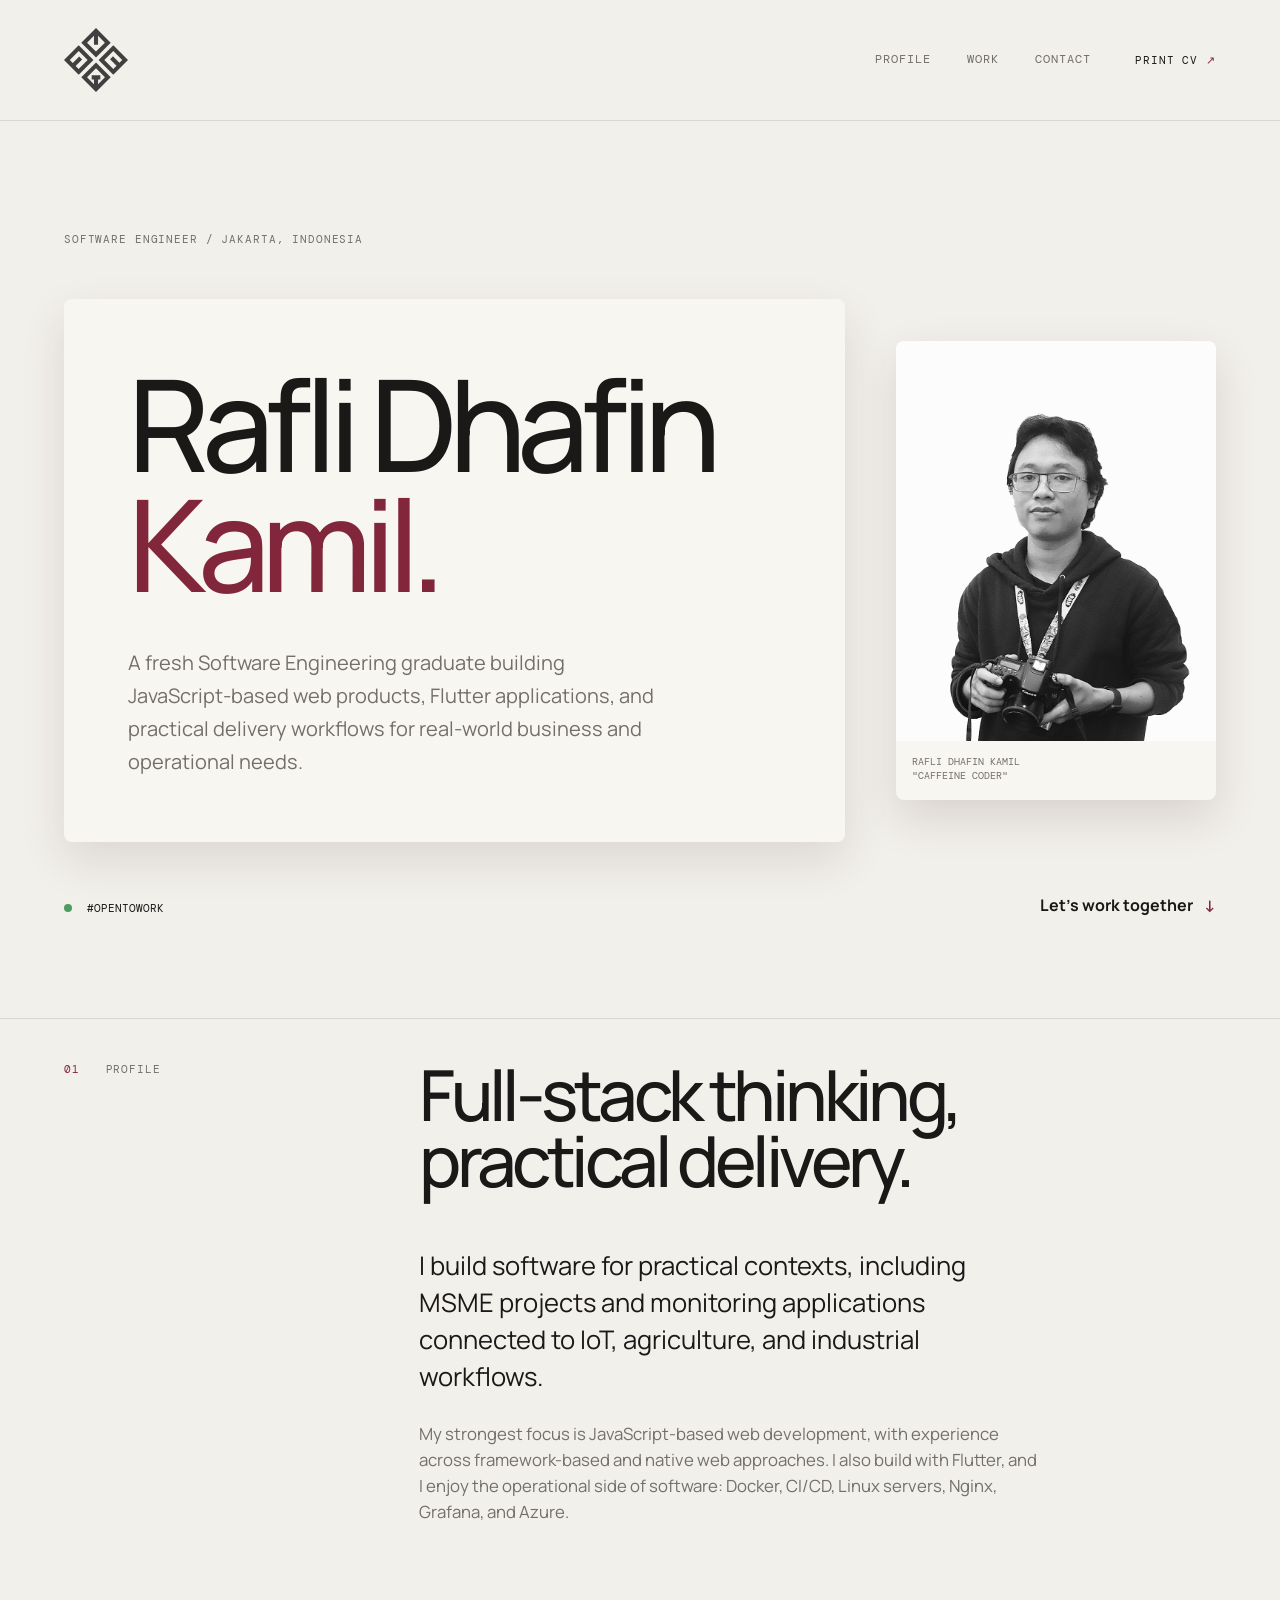
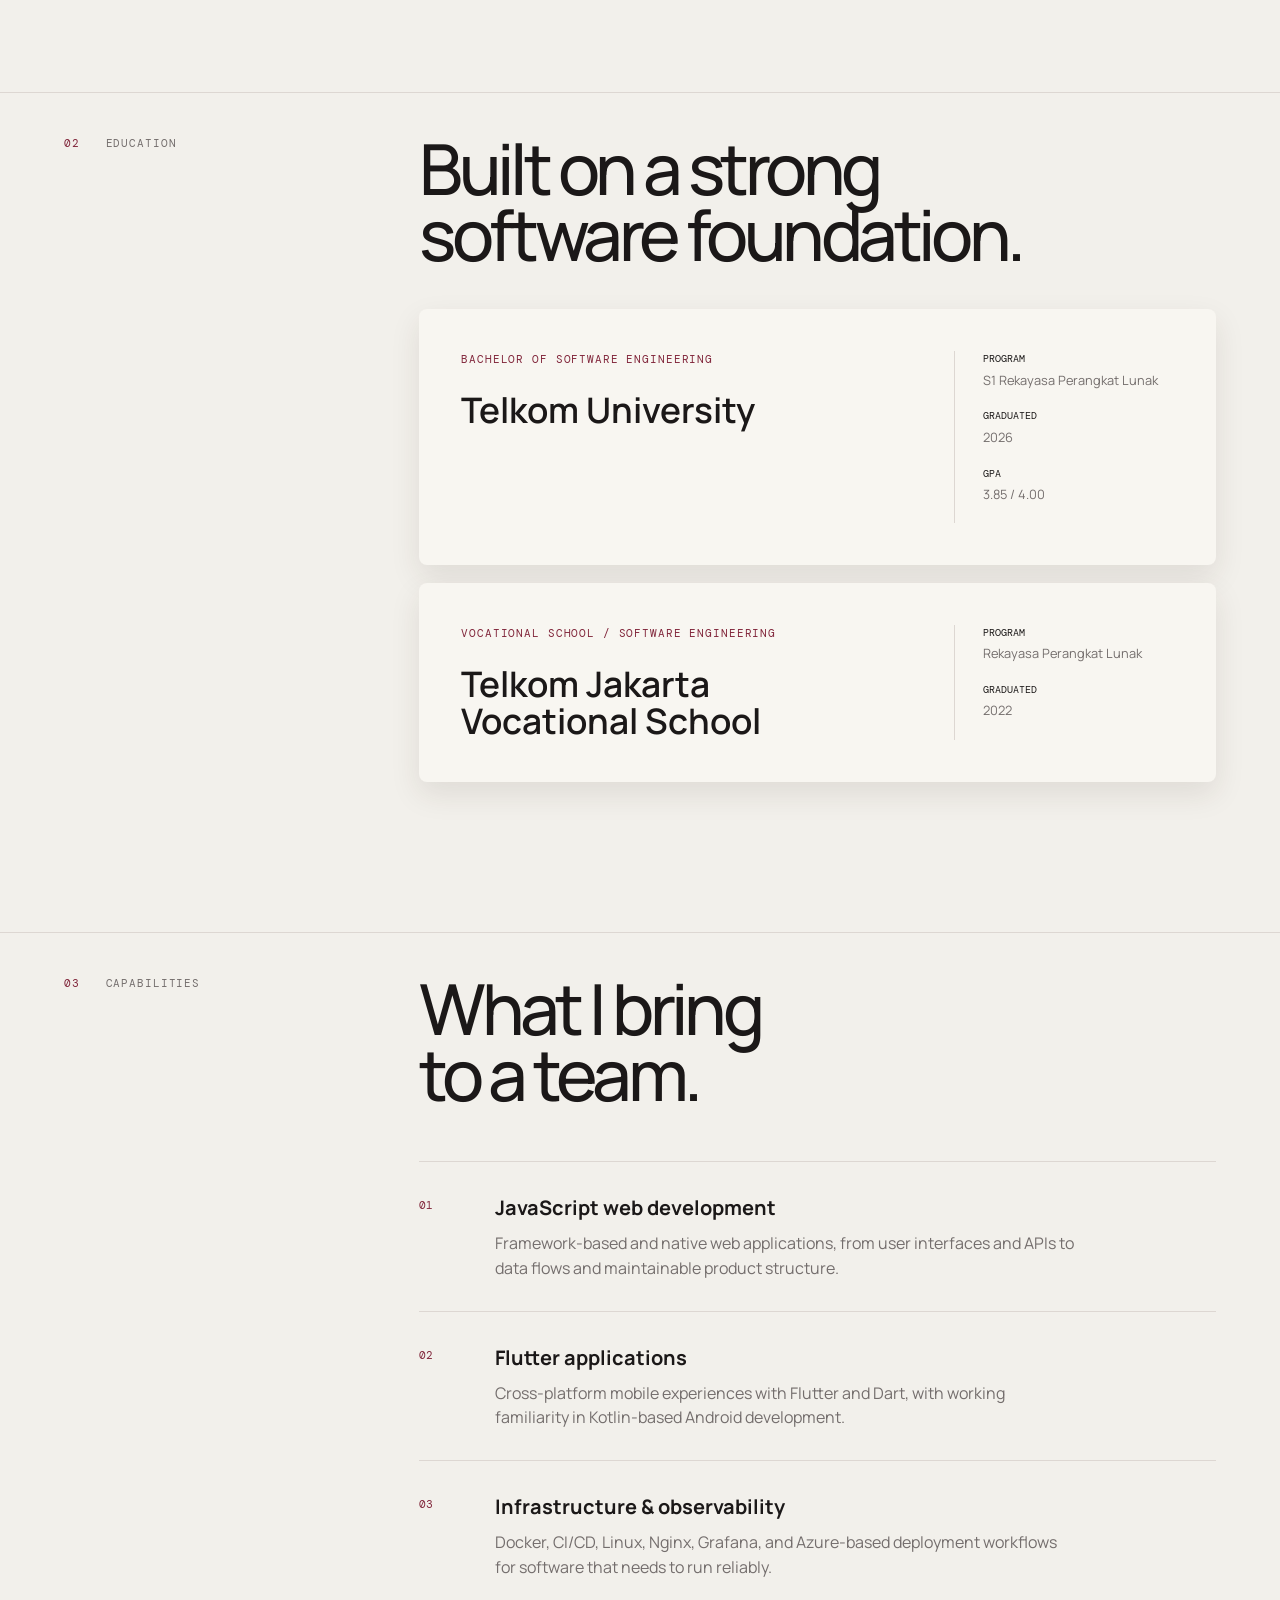
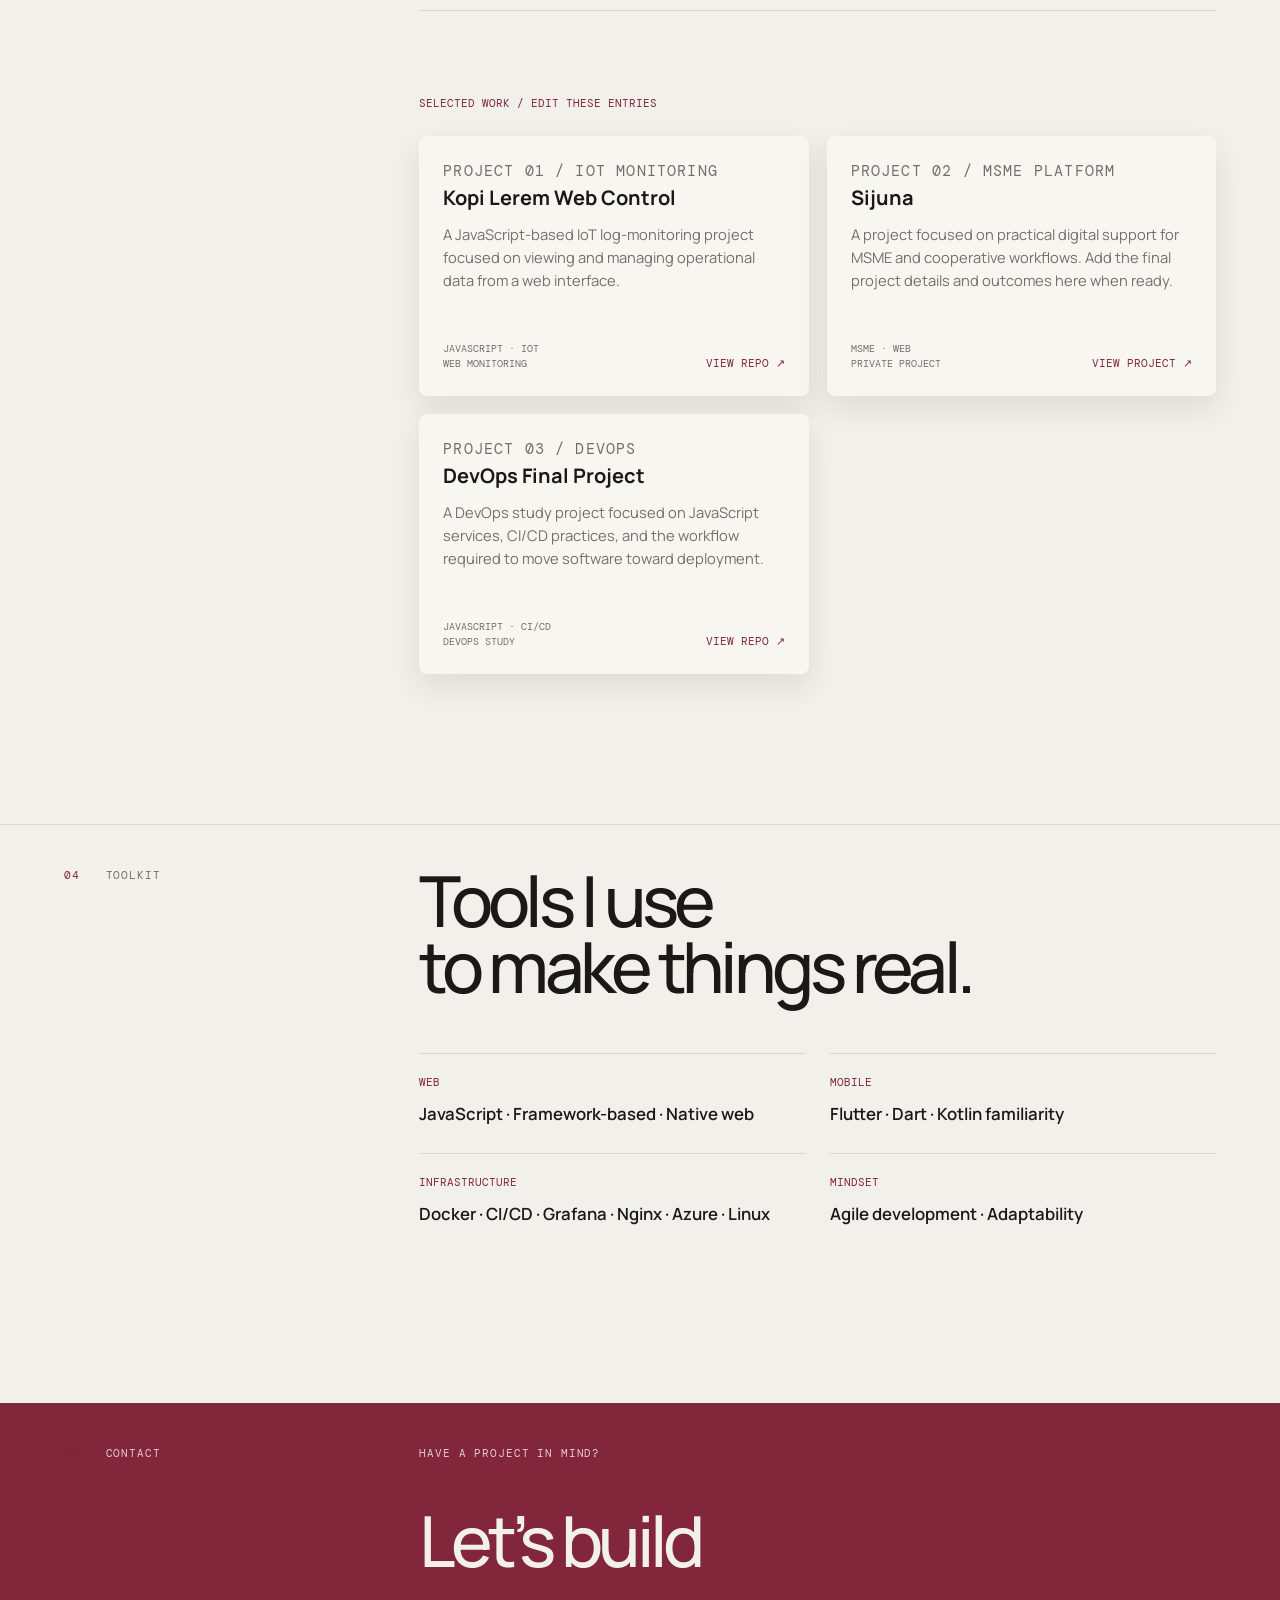
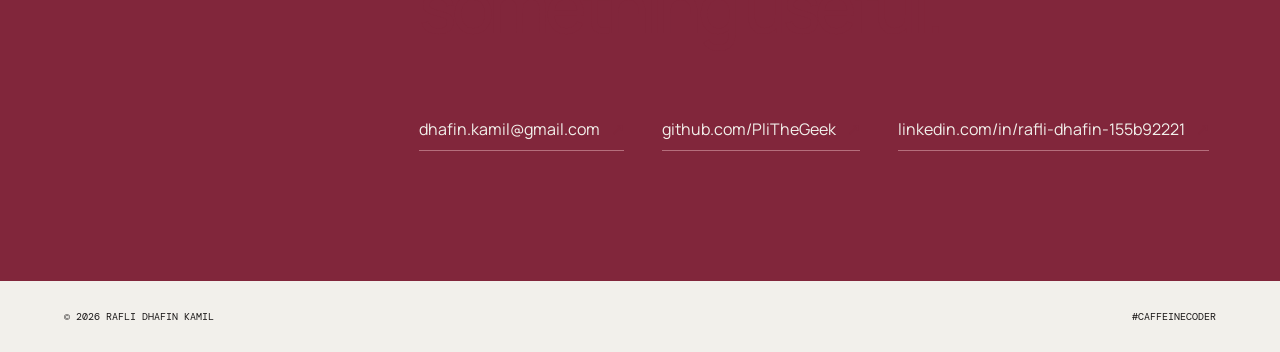
==== index.html @ 2acabbd3 "Init  : Personal CV For Github Pages Profile" ====
<!doctype html>
<html lang="en">
<head>
  <meta charset="UTF-8">
  <meta name="viewport" content="width=device-width, initial-scale=1.0">
  <meta name="description" content="Rafli Dhafin Kamil is a software engineer focused on full-stack web, Android, and DevOps.">
  <meta name="theme-color" content="#f2f0eb">
  <title>Rafli Dhafin Kamil | Software Engineer</title>
  <link rel="icon" href="brand-mark.svg" type="image/svg+xml">
  <link rel="preconnect" href="https://fonts.googleapis.com">
  <link rel="preconnect" href="https://fonts.gstatic.com" crossorigin>
  <link href="https://fonts.googleapis.com/css2?family=DM+Mono:wght@400;500&family=Manrope:wght@400;500;600;700;800&display=swap" rel="stylesheet">
  <link rel="stylesheet" href="styles.css">
</head>
<body>
  <header class="site-header">
    <a class="brand-link" href="#top" aria-label="Rafli Dhafin Kamil, back to top"><img class="brand-logo" src="brand-mark.svg" alt=""></a>
    <nav class="nav" aria-label="Primary navigation">
      <a href="#profile">Profile</a>
      <a href="#work">Work</a>
      <a href="#contact">Contact</a>
    </nav>
    <button class="print-button" type="button" onclick="window.print()" aria-label="Print or save this CV as a PDF">Print CV <span aria-hidden="true">↗</span></button>
  </header>

  <main id="top">
    <section class="hero page-grid" aria-labelledby="intro-title">
      <p class="eyebrow">Software Engineer <span>/</span> Jakarta, Indonesia</p>
      <div class="hero-copy">
        <h1 id="intro-title">Rafli Dhafin<br><em>Kamil.</em></h1>
        <p class="hero-summary">A fresh Software Engineering graduate building JavaScript-based web products, Flutter applications, and practical delivery workflows for real-world business and operational needs.</p>
      </div>
      <figure class="hero-portrait">
        <img src="profile.png" alt="Portrait of Rafli Dhafin Kamil" onerror="this.closest('figure').classList.add('is-missing'); this.remove()">
        <figcaption>Rafli Dhafin Kamil<br>"Caffeine Coder"</figcaption>
      </figure>
      <div class="hero-meta">
        <p class="availability"><span class="status-dot"></span> #OpenToWork</p>
        <a class="text-link" href="#contact">Let’s work together <span>↓</span></a>
      </div>
    </section>

    <section id="profile" class="section page-grid" aria-labelledby="profile-title">
      <div class="section-label"><span>01</span> Profile</div>
      <div class="section-content profile-content">
        <h2 id="profile-title">Full-stack thinking,<br>practical delivery.</h2>
        <p class="lead">I build software for practical contexts, including MSME projects and monitoring applications connected to IoT, agriculture, and industrial workflows.</p>
        <p>My strongest focus is JavaScript-based web development, with experience across framework-based and native web approaches. I also build with Flutter, and I enjoy the operational side of software: Docker, CI/CD, Linux servers, Nginx, Grafana, and Azure.</p>
      </div>
    </section>

    <section id="education" class="section page-grid" aria-labelledby="education-title">
      <div class="section-label"><span>02</span> Education</div>
      <div class="section-content education-content">
        <h2 id="education-title">Built on a strong<br>software foundation.</h2>
        <div class="education-list">
          <article class="education-card">
            <div>
              <p class="education-kicker">Bachelor of Software Engineering</p>
              <h3>Telkom University</h3>
            </div>
            <div class="education-details">
              <p><span>Program</span>S1 Rekayasa Perangkat Lunak</p>
              <p><span>Graduated</span>2026</p>
              <p><span>GPA</span>3.85 / 4.00</p>
            </div>
          </article>
          <article class="education-card">
            <div>
              <p class="education-kicker">Vocational School / Software Engineering</p>
              <h3>Telkom Jakarta<br>Vocational School</h3>
            </div>
            <div class="education-details">
              <p><span>Program</span>Rekayasa Perangkat Lunak</p>
              <p><span>Graduated</span>2022</p>
            </div>
          </article>
        </div>
      </div>
    </section>

    <section id="work" class="section page-grid" aria-labelledby="work-title">
      <div class="section-label"><span>03</span> Capabilities</div>
      <div class="section-content">
        <h2 id="work-title">What I bring<br>to a team.</h2>
        <div class="capability-list">
          <article class="capability">
            <span class="capability-number">01</span>
            <div><h3>JavaScript web development</h3><p>Framework-based and native web applications, from user interfaces and APIs to data flows and maintainable product structure.</p></div>
          </article>
          <article class="capability">
            <span class="capability-number">02</span>
            <div><h3>Flutter applications</h3><p>Cross-platform mobile experiences with Flutter and Dart, with working familiarity in Kotlin-based Android development.</p></div>
          </article>
          <article class="capability">
            <span class="capability-number">03</span>
            <div><h3>Infrastructure & observability</h3><p>Docker, CI/CD, Linux, Nginx, Grafana, and Azure-based deployment workflows for software that needs to run reliably.</p></div>
          </article>
        </div>
        <div class="project-list" aria-label="Selected projects">
          <div class="projects-heading"><span>Selected work / edit these entries</span></div>
          <article class="project-card">
            <p class="project-kicker">Project 01 / IoT monitoring</p>
            <h3>Kopi Lerem Web Control</h3>
            <p>A JavaScript-based IoT log-monitoring project focused on viewing and managing operational data from a web interface.</p>
            <div class="project-meta">
              <span class="project-stack">JavaScript · IoT<br>Web monitoring</span>
              <a class="project-link" href="https://github.com/PliTheGeek/kopi_lerem_web_control" target="_blank" rel="noreferrer">View repo ↗</a>
            </div>
          </article>
          <article class="project-card">
            <p class="project-kicker">Project 02 / MSME platform</p>
            <h3>Sijuna</h3>
            <p>A project focused on practical digital support for MSME and cooperative workflows. Add the final project details and outcomes here when ready.</p>
            <div class="project-meta">
              <span class="project-stack">MSME · Web<br>Private project</span>
              <a class="project-link" href="https://github.com/PliTheGeek/Sijuna" target="_blank" rel="noreferrer">View project ↗</a>
            </div>
          </article>
          <article class="project-card">
            <p class="project-kicker">Project 03 / DevOps</p>
            <h3>DevOps Final Project</h3>
            <p>A DevOps study project focused on JavaScript services, CI/CD practices, and the workflow required to move software toward deployment.</p>
            <div class="project-meta">
              <span class="project-stack">JavaScript · CI/CD<br>DevOps study</span>
              <a class="project-link" href="https://github.com/PliTheGeek/devops-final" target="_blank" rel="noreferrer">View repo ↗</a>
            </div>
          </article>
        </div>
      </div>
    </section>

    <section class="section page-grid" aria-labelledby="stack-title">
      <div class="section-label"><span>04</span> Toolkit</div>
      <div class="section-content stack-content">
        <h2 id="stack-title">Tools I use<br>to make things real.</h2>
        <div class="stack-grid" aria-label="Technology areas">
          <div><span>Web</span><strong>JavaScript · Framework-based · Native web</strong></div>
          <div><span>Mobile</span><strong>Flutter · Dart · Kotlin familiarity</strong></div>
          <div><span>Infrastructure</span><strong>Docker · CI/CD · Grafana · Nginx · Azure · Linux</strong></div>
          <div><span>Mindset</span><strong>Agile development · Adaptability</strong></div>
        </div>
      </div>
    </section>

    <section id="contact" class="contact page-grid" aria-labelledby="contact-title">
      <div class="section-label"><span>05</span> Contact</div>
      <div class="contact-content">
        <p class="eyebrow">Have a project in mind?</p>
        <h2 id="contact-title">Let’s build<br><em>something useful.</em></h2>
        <div class="contact-links">
          <a href="mailto:dhafin.kamil@gmail.com">dhafin.kamil@gmail.com <span>↗</span></a>
          <a href="https://github.com/PliTheGeek" target="_blank" rel="noreferrer">github.com/PliTheGeek <span>↗</span></a>
          <a href="https://www.linkedin.com/in/rafli-dhafin-155b92221/" target="_blank" rel="noreferrer">linkedin.com/in/rafli-dhafin-155b92221 <span>↗</span></a>
        </div>
      </div>
    </section>
  </main>

  <footer class="site-footer">
    <span>© <span id="year"></span> Rafli Dhafin Kamil</span>
    <span>#CaffeineCoder</span>
  </footer>
  <script src="script.js"></script>
</body>
</html>
---- styles.css ----
:root {
  --paper: #f2f0eb;
  --surface: #f8f6f1;
  --ink: #1b1818;
  --muted: #746e6d;
  --line: #ddd7d2;
  --accent: #81263b;
  --serif: Georgia, 'Times New Roman', serif;
  --sans: 'Manrope', 'Segoe UI', sans-serif;
  --mono: 'DM Mono', Consolas, monospace;
}

* { box-sizing: border-box; }
html { scroll-behavior: smooth; }
body { margin: 0; background: var(--paper); color: var(--ink); font-family: var(--sans); line-height: 1.55; }
a { color: inherit; text-decoration: none; }
.site-header { align-items: center; border-bottom: 1px solid var(--line); display: flex; justify-content: space-between; margin: 0 auto; max-width: 1440px; padding: 28px clamp(24px, 5vw, 72px); }
.brand-link { align-items: center; display: inline-flex; }
.brand-logo { display: block; height: 64px; width: 64px; }
em { color: var(--accent); font-style: normal; }
.nav { display: flex; gap: 36px; margin-left: auto; margin-right: 44px; }
.nav a, .print-button, .eyebrow, .section-label, .status-dot { font-family: var(--mono); font-size: .68rem; letter-spacing: .08em; text-transform: uppercase; }
.nav a, .print-button { align-items: center; display: inline-flex; min-height: 44px; white-space: nowrap; }
.nav a { font-size: .78rem; }
.nav a { color: var(--muted); transition: color .2s ease; }
.nav a:hover, .text-link:hover, .contact-links a:hover { color: var(--accent); }
.print-button { background: none; border: 0; color: var(--ink); cursor: pointer; padding: 0; }
.print-button span, .text-link span, .contact-links span { color: var(--accent); margin-left: 8px; }
.page-grid { display: grid; grid-template-columns: minmax(150px, 1fr) minmax(0, 3fr); gap: clamp(28px, 7vw, 120px); margin: 0 auto; max-width: 1440px; padding-left: clamp(24px, 5vw, 72px); padding-right: clamp(24px, 5vw, 72px); }
.hero { gap: clamp(24px, 4vw, 64px); grid-template-columns: minmax(0, 1fr) minmax(280px, 320px); min-height: 650px; padding-bottom: 100px; padding-top: 110px; position: relative; }
.eyebrow { color: var(--muted); margin: 0; }
.hero > .eyebrow { grid-column: 1 / -1; }
.hero-copy { align-self: center; background: var(--surface); border-radius: 8px; box-shadow: 0 18px 45px rgba(61, 37, 32, .12); grid-column: 1; max-width: none; padding: clamp(32px, 5vw, 72px); }
h1, h2 { font-weight: 500; letter-spacing: -.065em; line-height: .94; margin: 0; }
h1 { font-size: clamp(4rem, 10vw, 9rem); }
h2 { font-size: clamp(2.6rem, 5.5vw, 5.8rem); }
.hero-summary { color: var(--muted); font-size: clamp(1rem, 1.6vw, 1.25rem); line-height: 1.65; margin: 42px 0 0; max-width: 540px; }
.hero-portrait { align-self: center; background: var(--surface); border-radius: 8px; box-shadow: 0 18px 45px rgba(61, 37, 32, .14); grid-column: 2; margin: 0; max-width: 320px; overflow: hidden; }
.hero-portrait img { aspect-ratio: 4 / 5; background: #f1ece7; display: block; filter: grayscale(100%); object-fit: cover; object-position: center top; width: 100%; }
.hero-portrait figcaption { color: var(--muted); font-family: var(--mono); font-size: .6rem; line-height: 1.5; padding: 14px 16px 16px; text-transform: uppercase; }
.hero-portrait.is-missing { display: none; }
.hero-meta { align-items: end; display: flex; grid-column: 1 / -1; justify-content: space-between; }
.availability { font-family: var(--mono); font-size: .7rem; margin: 0; text-transform: uppercase; }
.status-dot { background: #4d9c60; border-radius: 50%; display: inline-block; height: 8px; margin-right: 8px; width: 8px; }
.text-link { font-weight: 700; }
.section { border-top: 1px solid var(--line); padding-bottom: 150px; padding-top: 42px; }
.section-label { color: var(--muted); }
.section-label span { color: var(--accent); margin-right: 18px; }
.section-content { grid-column: 2; max-width: 850px; }
.section-content h2 { margin-bottom: 54px; }
.profile-content { max-width: 780px; }
.profile-content p { color: var(--muted); font-size: 1.05rem; max-width: 620px; }
.profile-content .lead { color: var(--ink); font-size: clamp(1.2rem, 2vw, 1.6rem); line-height: 1.45; }
.education-content h2 { margin-bottom: 42px; }
.education-list { display: grid; gap: 18px; }
.education-card { background: var(--surface); border-radius: 8px; box-shadow: 0 12px 30px rgba(61, 37, 32, .1); display: grid; gap: 40px; grid-template-columns: minmax(0, 1fr) 220px; padding: clamp(26px, 4vw, 42px); }
.education-kicker { color: var(--accent); font-family: var(--mono); font-size: .68rem; letter-spacing: .08em; margin: 0 0 24px; text-transform: uppercase; }
.education-card h3 { font-size: clamp(1.5rem, 3vw, 2.2rem); font-weight: 600; line-height: 1.05; margin: 0; }
.education-details { border-left: 1px solid var(--line); padding-left: 28px; }
.education-details p { color: var(--muted); font-size: .8rem; margin: 0 0 18px; }
.education-details span { color: var(--ink); display: block; font-family: var(--mono); font-size: .62rem; margin-bottom: 4px; text-transform: uppercase; }
.capability-list { border-top: 1px solid var(--line); }
.capability { border-bottom: 1px solid var(--line); display: grid; gap: 28px; grid-template-columns: 48px 1fr; padding: 30px 0; }
.capability-number { color: var(--accent); font-family: var(--mono); font-size: .7rem; padding-top: 5px; }
.capability h3 { font-size: 1.25rem; margin: 0 0 8px; }
.capability p { color: var(--muted); margin: 0; max-width: 580px; }
.project-list { display: grid; gap: 18px; grid-template-columns: repeat(2, 1fr); margin-top: 78px; }
.projects-heading { grid-column: 1 / -1; padding: 0 0 4px; }
.projects-heading span { color: var(--accent); font-family: var(--mono); font-size: .68rem; text-transform: uppercase; }
.project-card { background: var(--surface); border-radius: 8px; box-shadow: 0 12px 30px rgba(61, 37, 32, .1); display: flex; flex-direction: column; min-height: 260px; padding: 24px; transition: background .2s ease, box-shadow .2s ease, transform .2s ease; }
.project-card:hover { background: var(--surface); box-shadow: 0 18px 38px rgba(61, 37, 32, .15); transform: translateY(-3px); }
.project-kicker { color: var(--accent); font-family: var(--mono); font-size: .65rem; letter-spacing: .08em; margin: 0 0 36px; text-transform: uppercase; }
.project-card h3 { font-size: 1.25rem; margin: 0 0 10px; }
.project-card p { color: var(--muted); font-size: .92rem; margin: 0; }
.project-meta { align-items: end; display: flex; justify-content: space-between; margin-top: auto; padding-top: 28px; }
.project-stack { color: var(--muted); font-family: var(--mono); font-size: .62rem; line-height: 1.5; max-width: 180px; text-transform: uppercase; }
.project-link { color: var(--accent); font-family: var(--mono); font-size: .68rem; text-transform: uppercase; }
.stack-grid { display: grid; gap: 0 24px; grid-template-columns: repeat(2, 1fr); }
.stack-grid div { border-top: 1px solid var(--line); display: flex; flex-direction: column; gap: 10px; padding: 20px 0 26px; }
.stack-grid span { color: var(--accent); font-family: var(--mono); font-size: .68rem; text-transform: uppercase; }
.stack-grid strong { font-size: 1.05rem; font-weight: 600; }
.contact { background: var(--accent); color: var(--paper); padding-bottom: 130px; padding-top: 42px; }
.contact .section-label, .contact .eyebrow { color: #e7cbd0; }
.contact-content { grid-column: 2; }
.contact h2 { margin: 45px 0 70px; }
.contact-links { display: flex; flex-wrap: wrap; gap: 18px 38px; }
.contact-links a { border-bottom: 1px solid #b56e7c; padding: 8px 0; transition: color .2s ease; }
.site-footer { display: flex; font-family: var(--mono); font-size: .62rem; justify-content: space-between; margin: 0 auto; max-width: 1440px; padding: 28px clamp(24px, 5vw, 72px); text-transform: uppercase; }

@media (max-width: 700px) {
  .site-header { padding-bottom: 22px; padding-top: 22px; }
  .brand-logo { height: 48px; width: 48px; }
  .nav { gap: 20px; margin-right: 18px; }
  .nav a:nth-child(2) { display: none; }
  .print-button { font-size: .58rem; }
  .hero { min-height: 610px; padding-bottom: 60px; padding-top: 70px; }
  .hero { display: block; }
  .hero-copy { margin-left: 0; }
  .hero-portrait { margin: 48px auto 0; max-width: 240px; }
  .hero-meta { align-items: start; flex-direction: column; gap: 28px; margin-top: 32px; }
  .section { padding-bottom: 90px; padding-top: 28px; }
  .page-grid { display: block; }
  .section-label { margin-bottom: 48px; }
  .section-content, .contact-content { max-width: none; }
  .section-content h2 { margin-bottom: 38px; }
  .education-card { gap: 26px; grid-template-columns: 1fr; }
  .education-details { border-left: 0; border-top: 1px solid var(--line); padding-left: 0; padding-top: 24px; }
  h1 { font-size: clamp(3.1rem, 15vw, 4rem); }
  h2 { font-size: clamp(2.3rem, 12vw, 3.6rem); }
  .hero-copy { padding: 30px 24px; }
  .hero-summary { margin-top: 30px; }
  .project-list { gap: 14px; grid-template-columns: 1fr; margin-top: 58px; }
  .projects-heading { grid-column: auto; }
  .stack-grid { grid-template-columns: 1fr; }
  .contact h2 { margin-bottom: 52px; }
  .contact-links { align-items: start; flex-direction: column; }
  .contact-links a { max-width: 100%; overflow-wrap: anywhere; }
  .site-footer { gap: 12px; flex-direction: column; }
}

@media (max-width: 380px) {
  .site-header { padding-left: 18px; padding-right: 18px; }
  .nav { gap: 12px; margin-right: 10px; }
  .nav a { font-size: .68rem; }
  .print-button { font-size: .52rem; }
  .hero { padding-left: 18px; padding-right: 18px; }
  .hero-copy { padding: 26px 20px; }
  .hero-portrait { max-width: 210px; }
}

@media print {
  .site-header, .print-button, .nav, .hero-meta, .site-footer { display: none; }
  .hero { min-height: auto; padding-top: 30px; }
  .section, .contact { padding-bottom: 45px; padding-top: 24px; }
  .contact { background: transparent; color: var(--ink); }
  .contact .section-label, .contact .eyebrow { color: var(--muted); }
  .contact-links a { border-color: var(--line); }
}
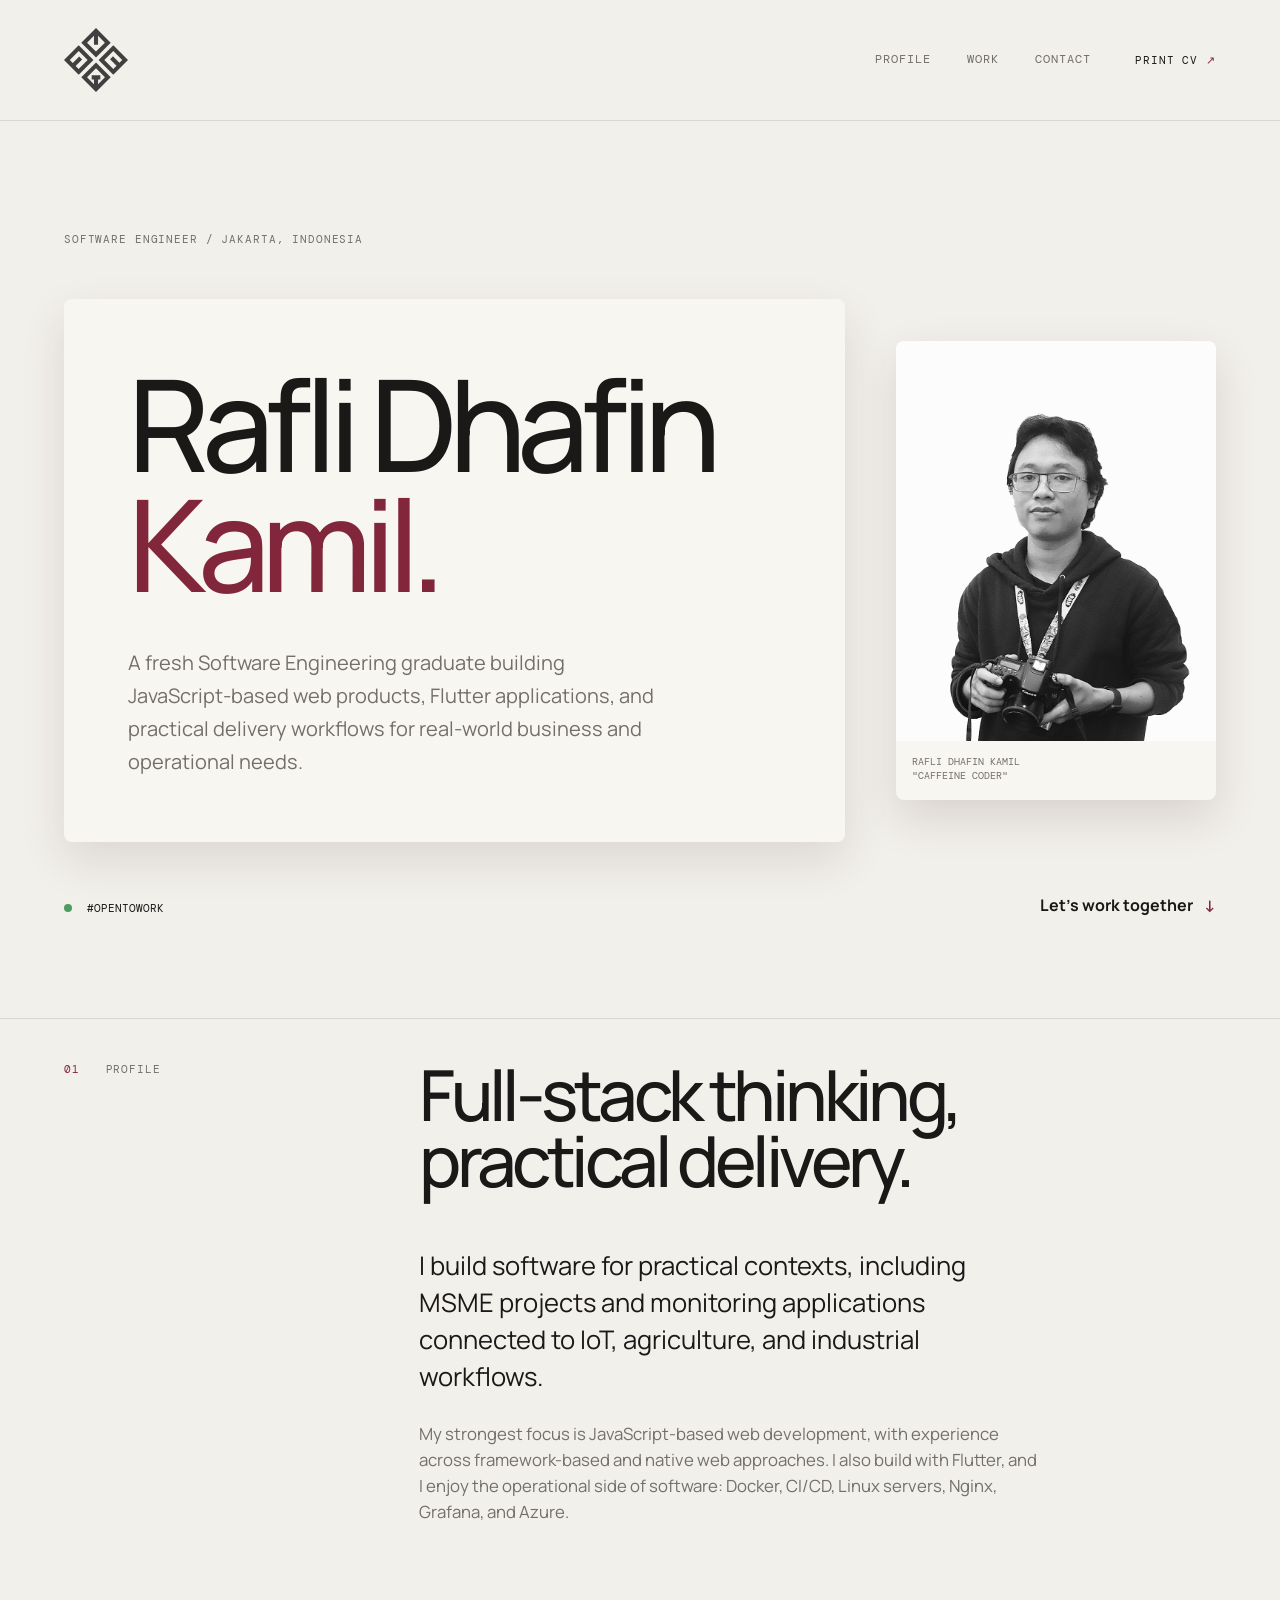
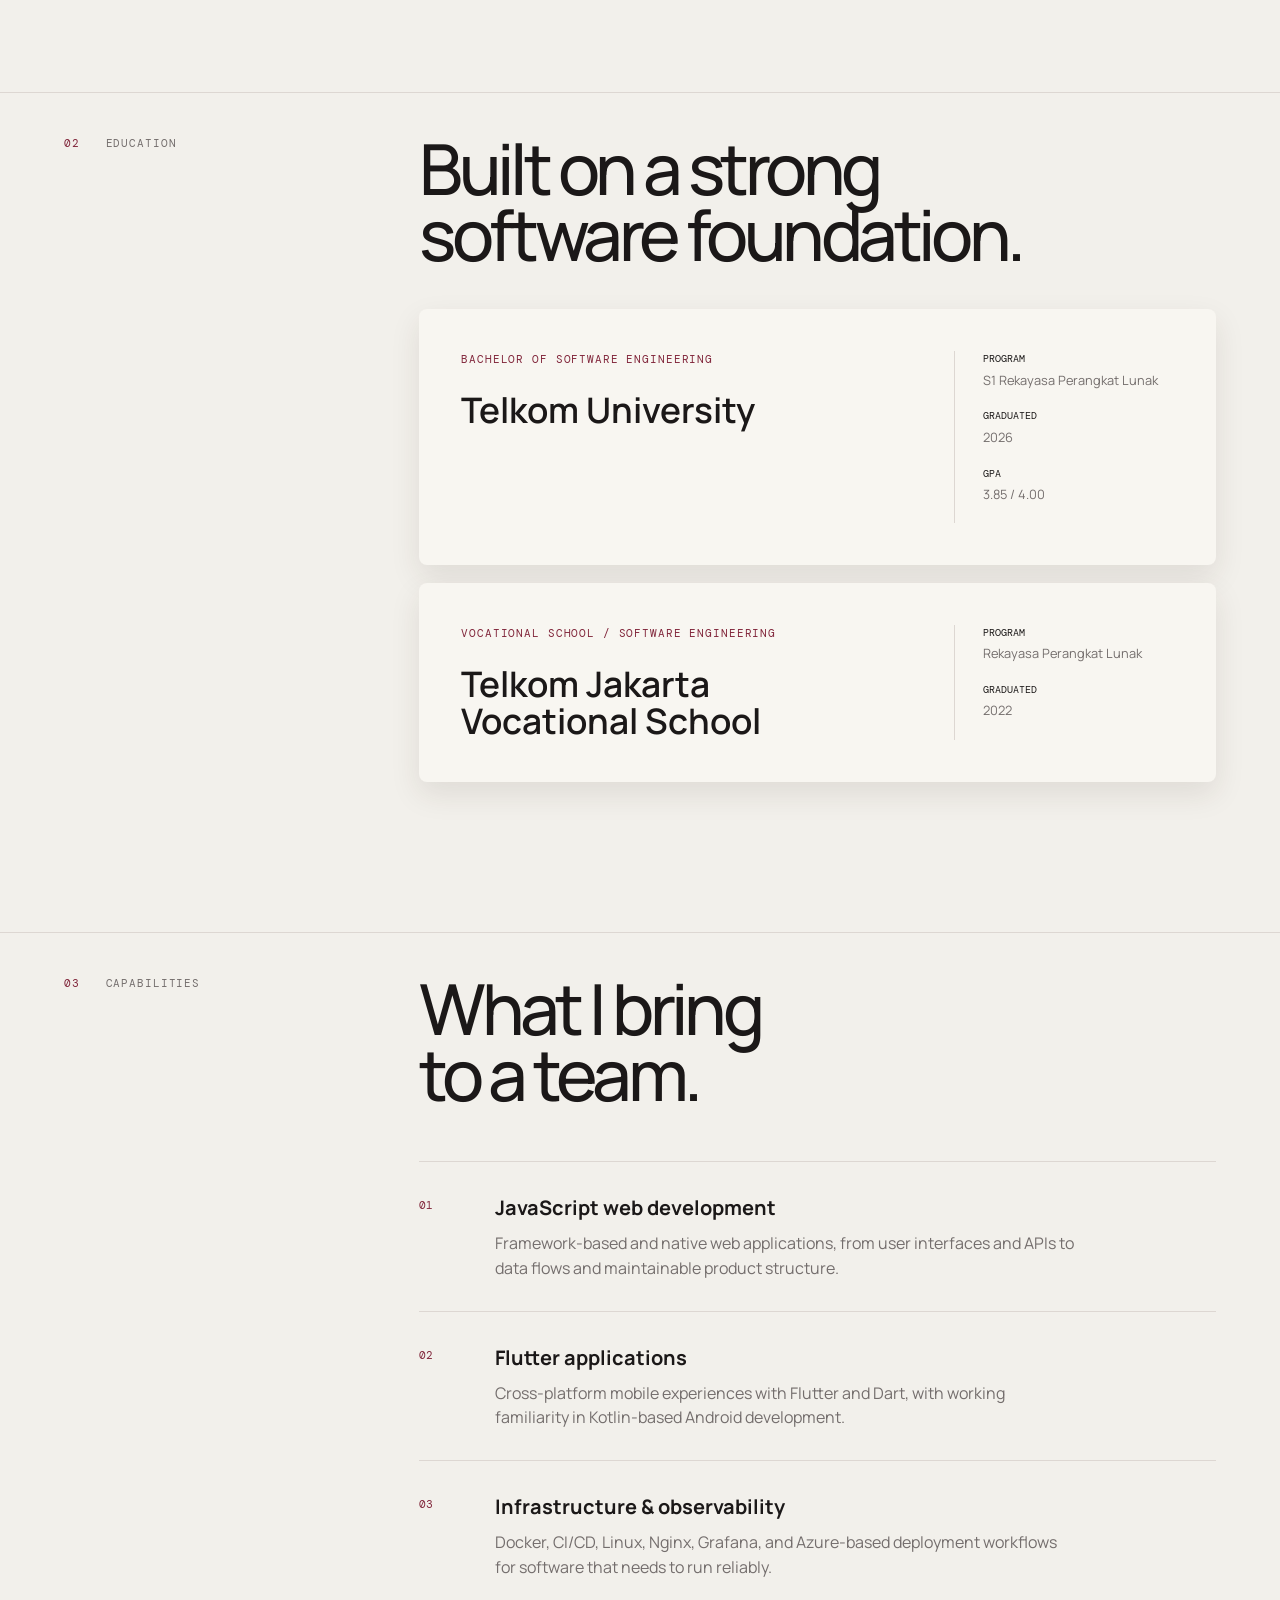
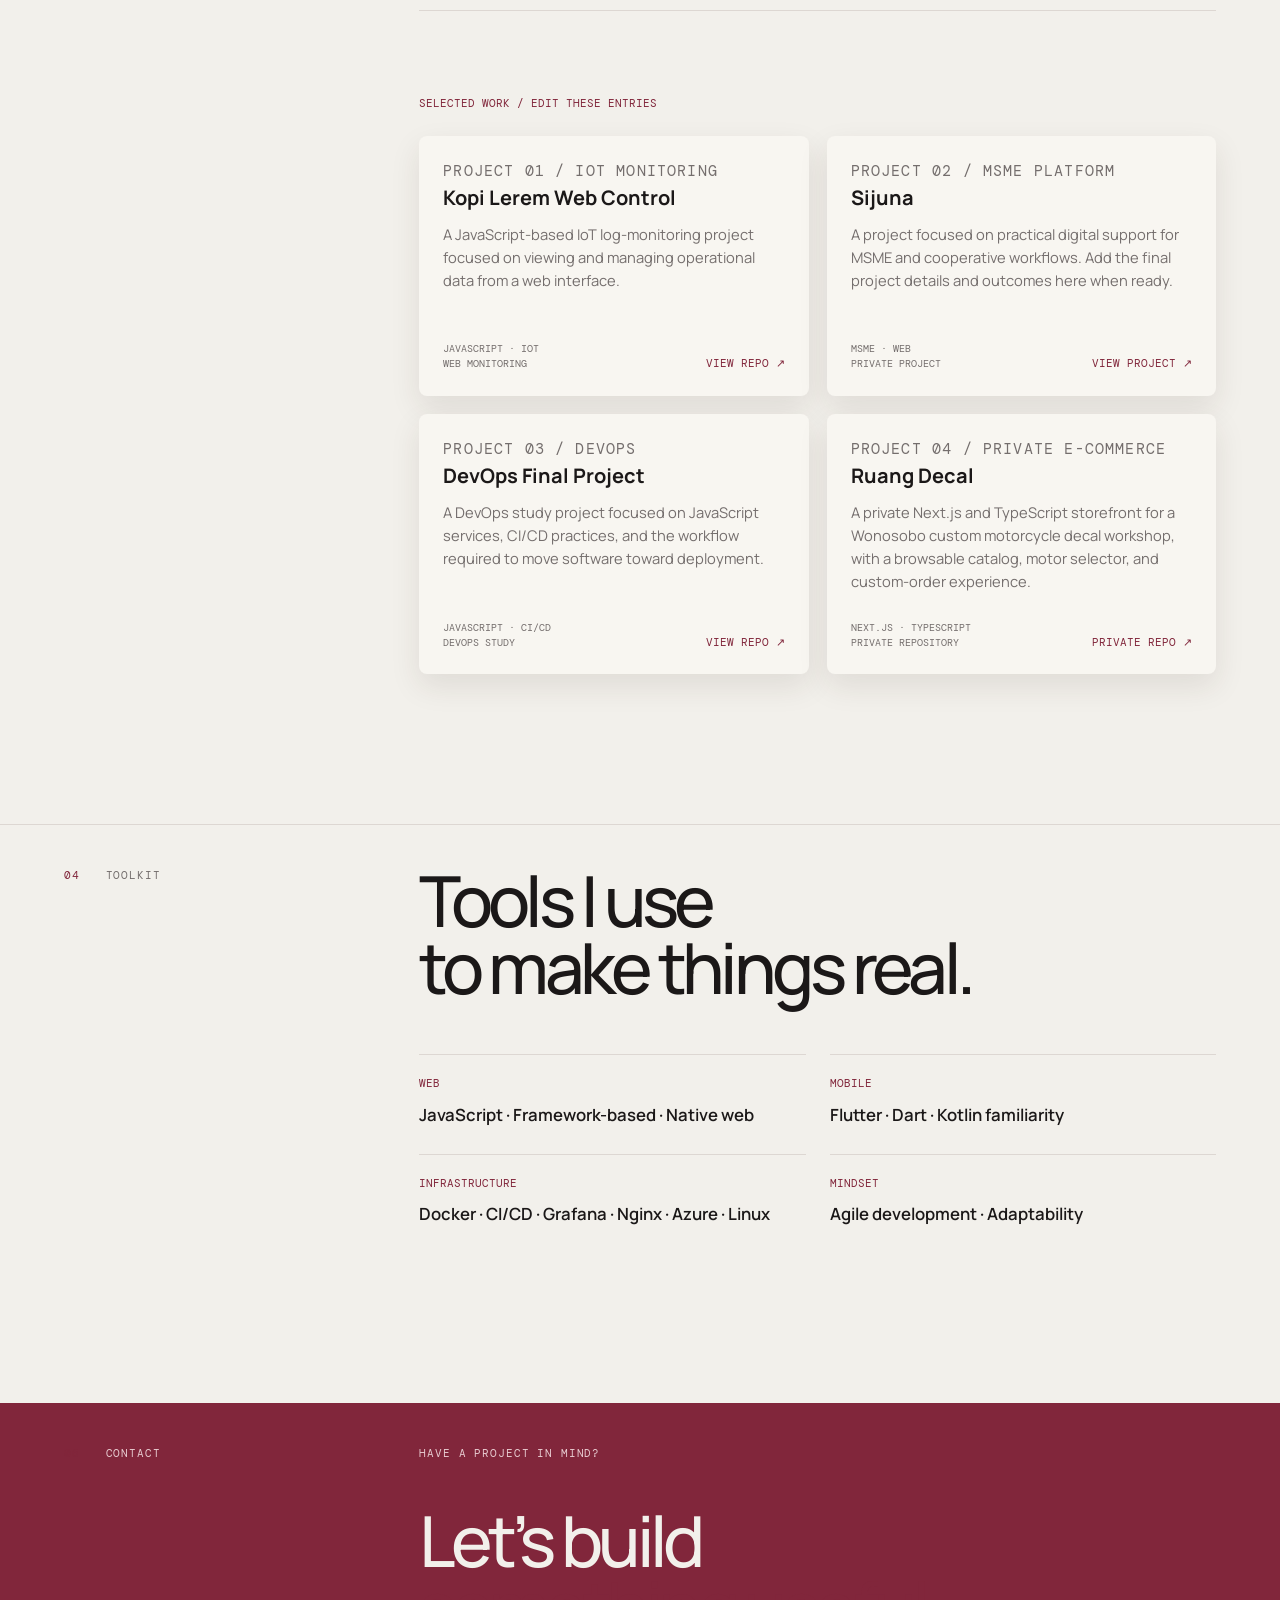
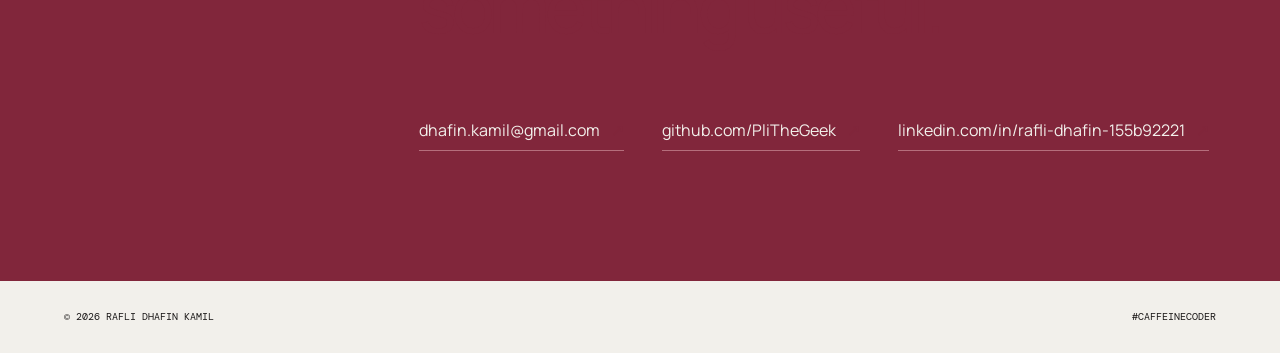
==== commit 1014fb6d: "Add: Include project details for Ruang Decal e-commerce site" ====
--- a/index.html
+++ b/index.html
@@ -114,7 +114,7 @@
             <p>A project focused on practical digital support for MSME and cooperative workflows. Add the final project details and outcomes here when ready.</p>
             <div class="project-meta">
               <span class="project-stack">MSME · Web<br>Private project</span>
-              <a class="project-link" href="https://github.com/PliTheGeek/Sijuna" target="_blank" rel="noreferrer">View project ↗</a>
+              <a class="project-link" href="https://github.com/PliTheGeek/Kedaireka-Sijuna" target="_blank" rel="noreferrer">View project ↗</a>
             </div>
           </article>
           <article class="project-card">
@@ -124,6 +124,15 @@
             <div class="project-meta">
               <span class="project-stack">JavaScript · CI/CD<br>DevOps study</span>
               <a class="project-link" href="https://github.com/PliTheGeek/devops-final" target="_blank" rel="noreferrer">View repo ↗</a>
+            </div>
+          </article>
+          <article class="project-card">
+            <p class="project-kicker">Project 04 / Private e-commerce</p>
+            <h3>Ruang Decal</h3>
+            <p>A private Next.js and TypeScript storefront for a Wonosobo custom motorcycle decal workshop, with a browsable catalog, motor selector, and custom-order experience.</p>
+            <div class="project-meta">
+              <span class="project-stack">Next.js · TypeScript<br>Private repository</span>
+              <a class="project-link" href="https://github.com/PliTheGeek/decalwebwonosobo" target="_blank" rel="noreferrer" aria-label="Open the private Ruang Decal repository on GitHub">Private repo ↗</a>
             </div>
           </article>
         </div>
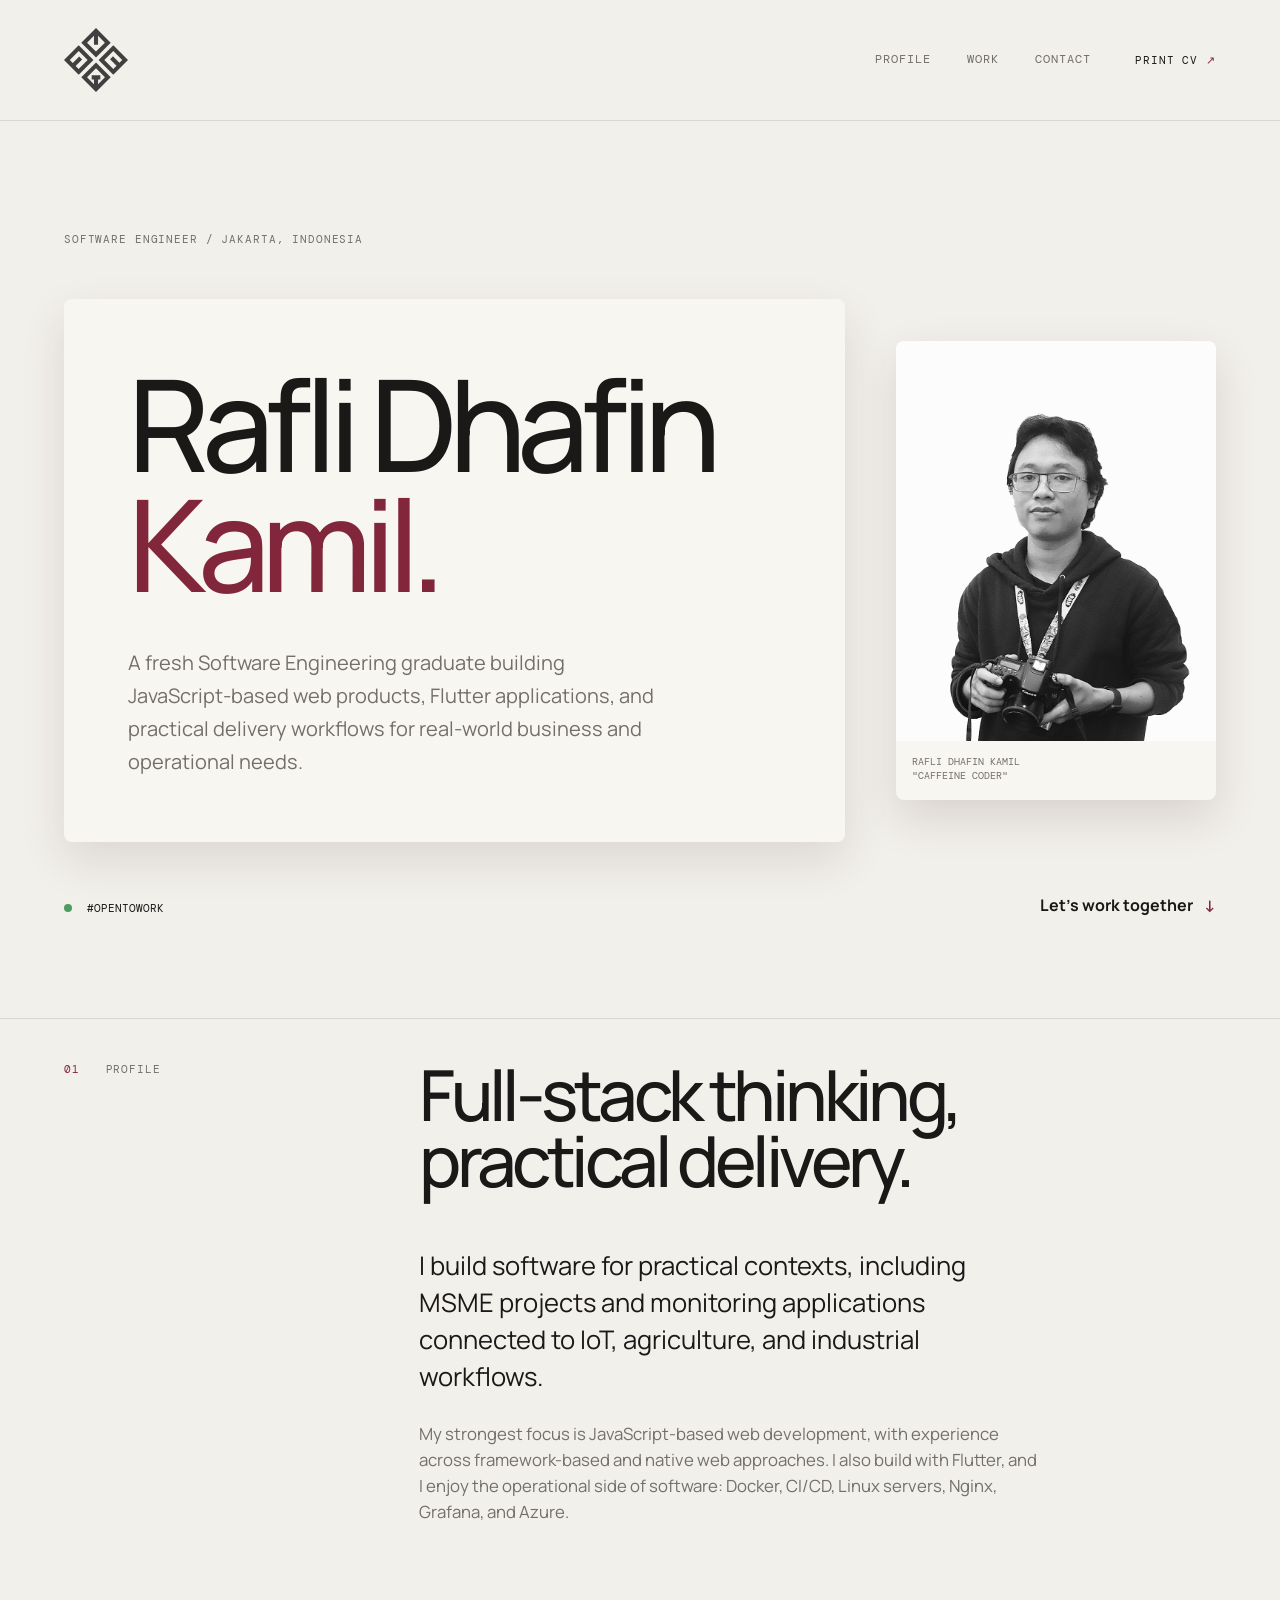
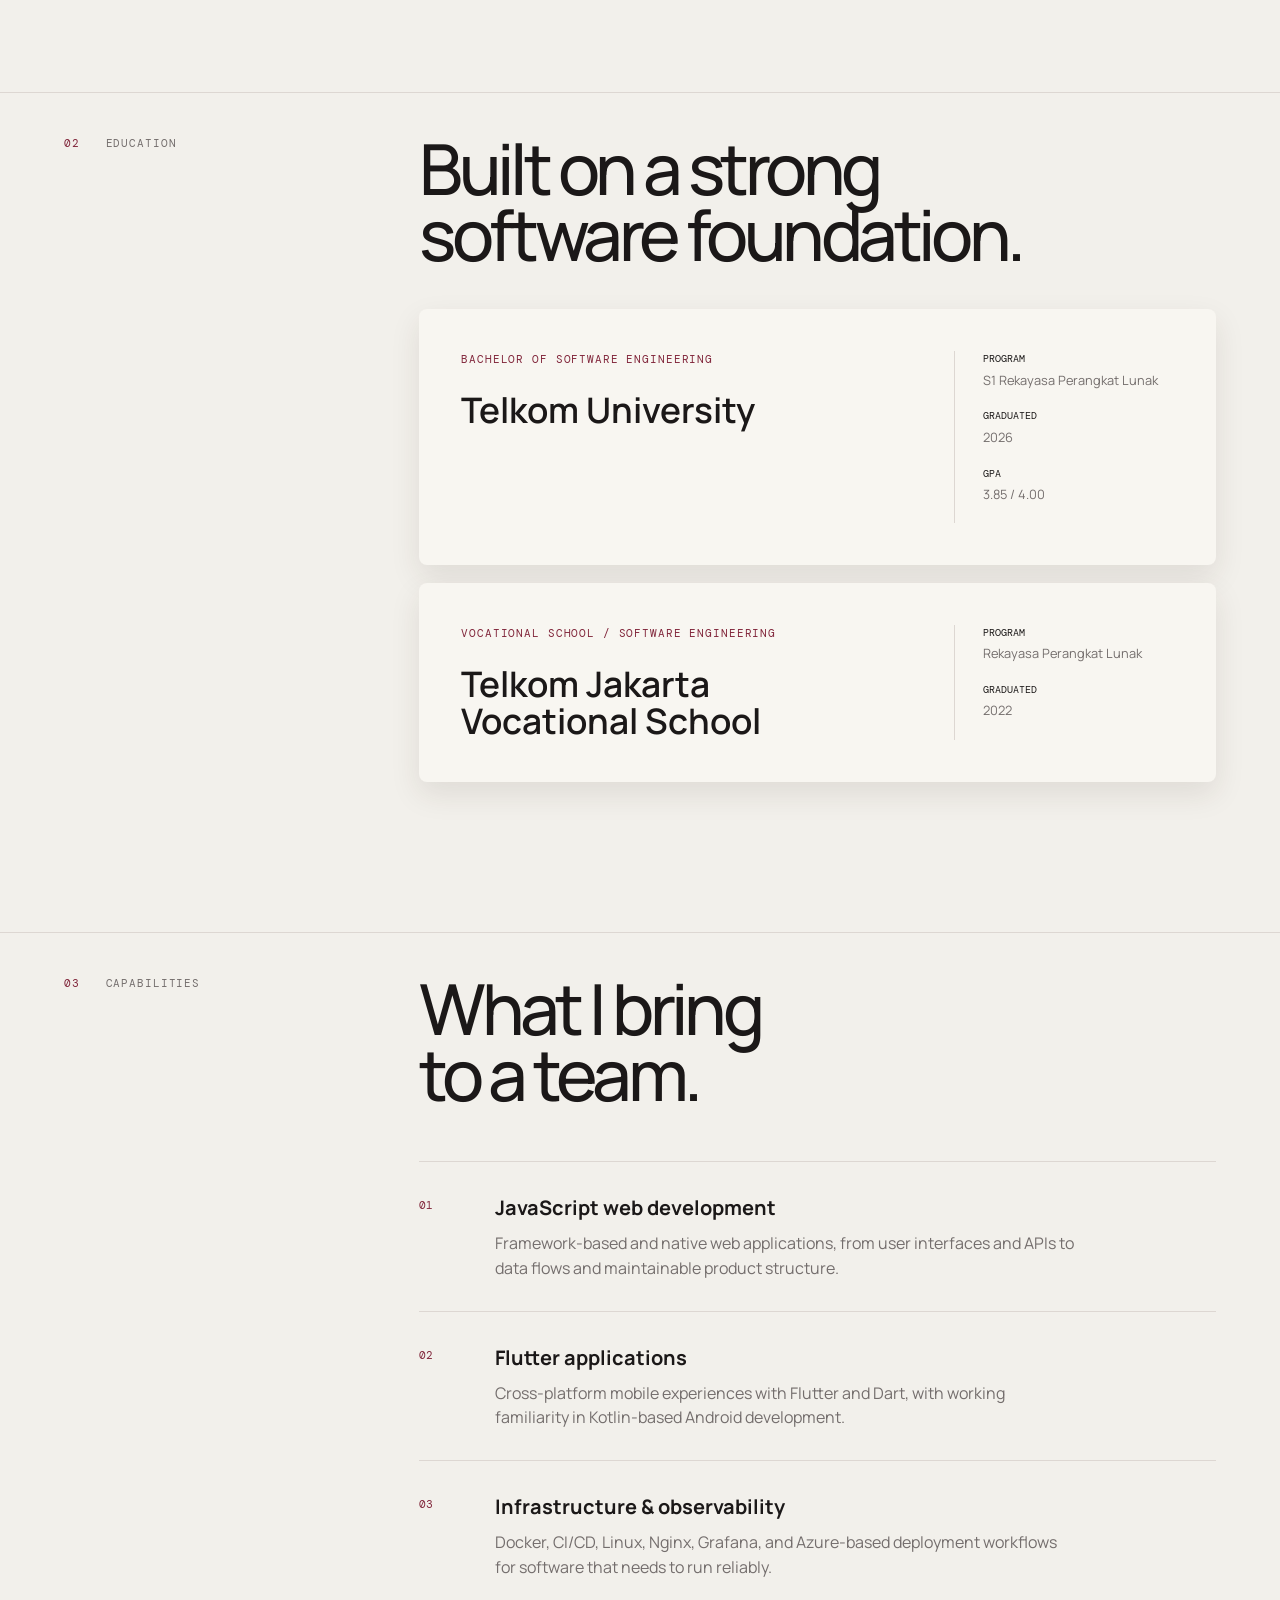
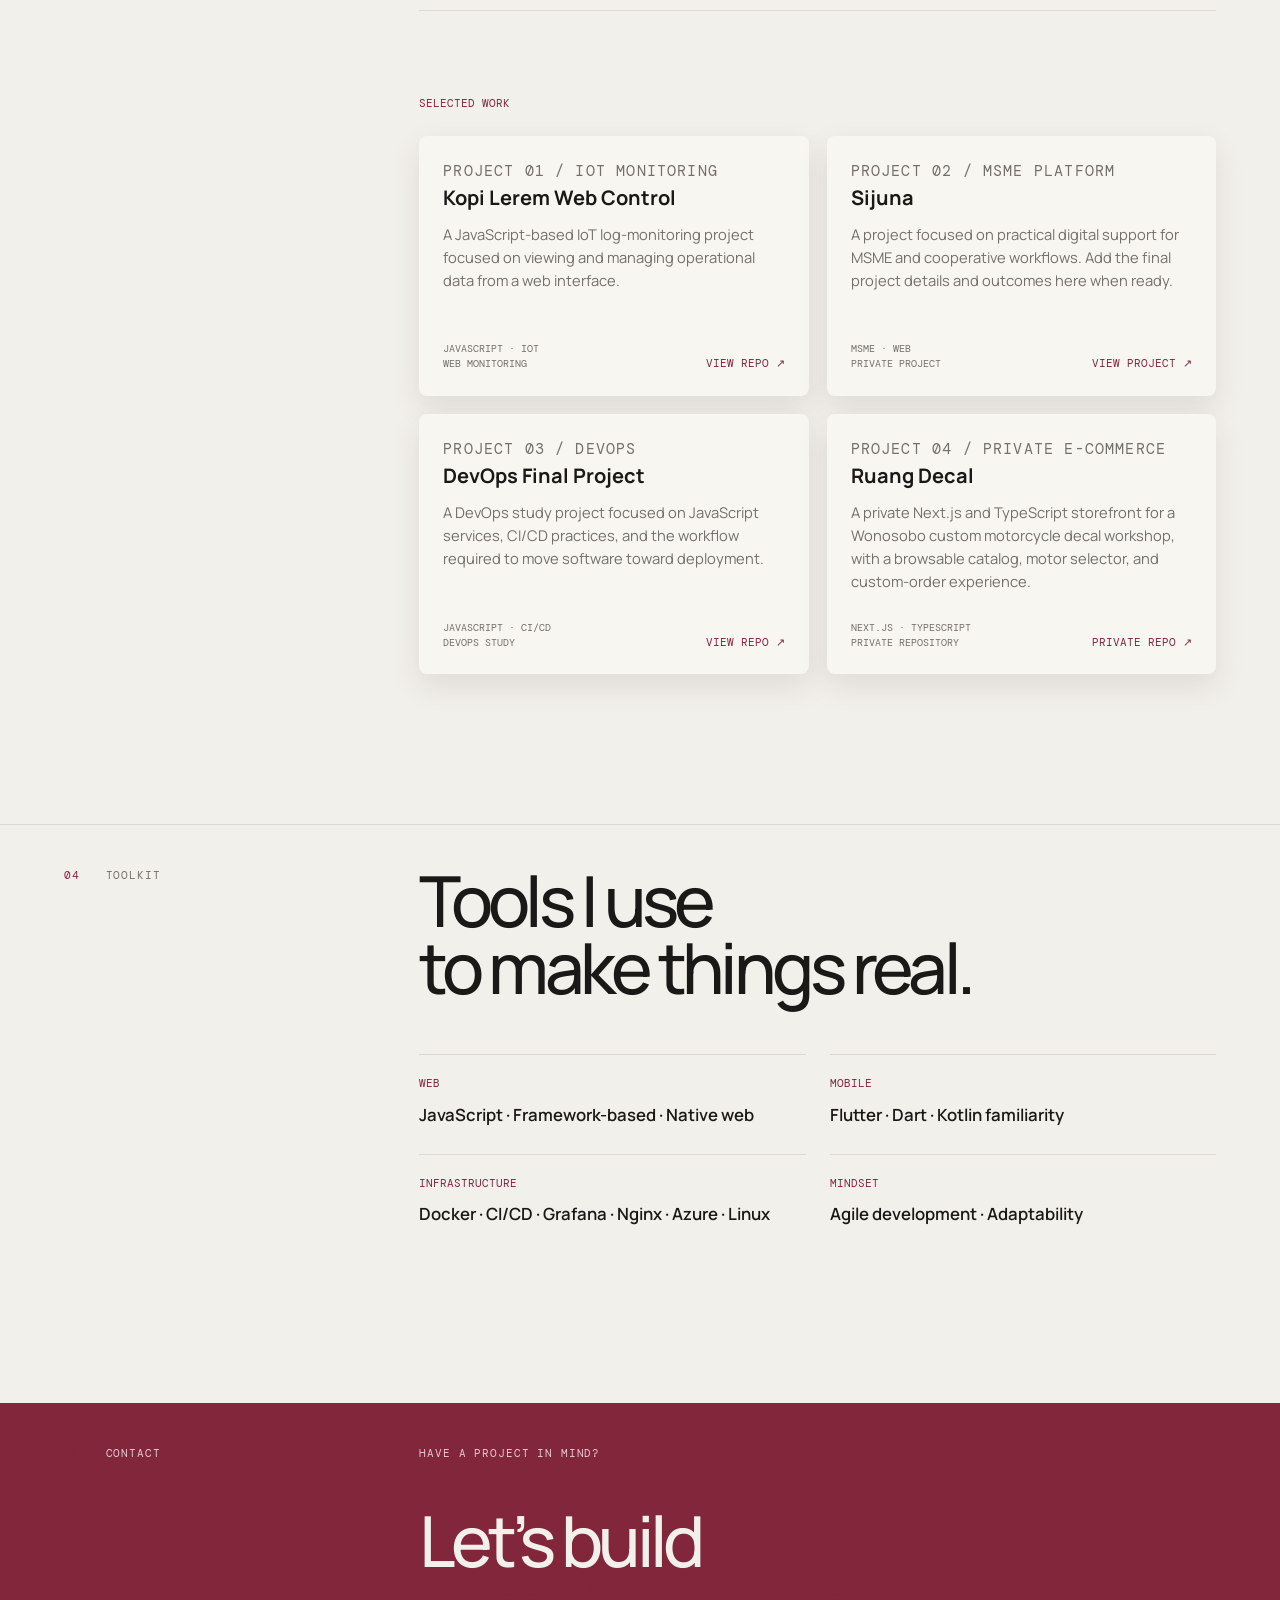
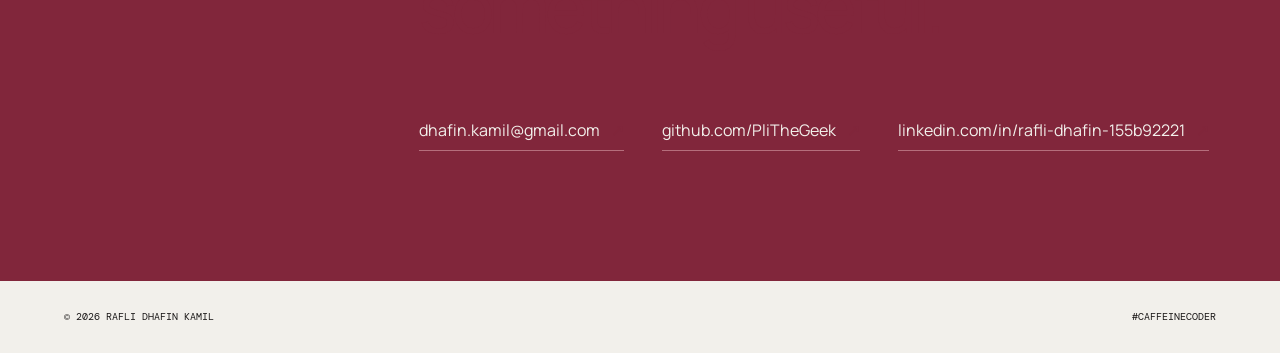
==== commit 46209c9f: "Update projects heading to remove edit instruction" ====
--- a/index.html
+++ b/index.html
@@ -98,7 +98,7 @@
           </article>
         </div>
         <div class="project-list" aria-label="Selected projects">
-          <div class="projects-heading"><span>Selected work / edit these entries</span></div>
+          <div class="projects-heading"><span>Selected work</span></div>
           <article class="project-card">
             <p class="project-kicker">Project 01 / IoT monitoring</p>
             <h3>Kopi Lerem Web Control</h3>
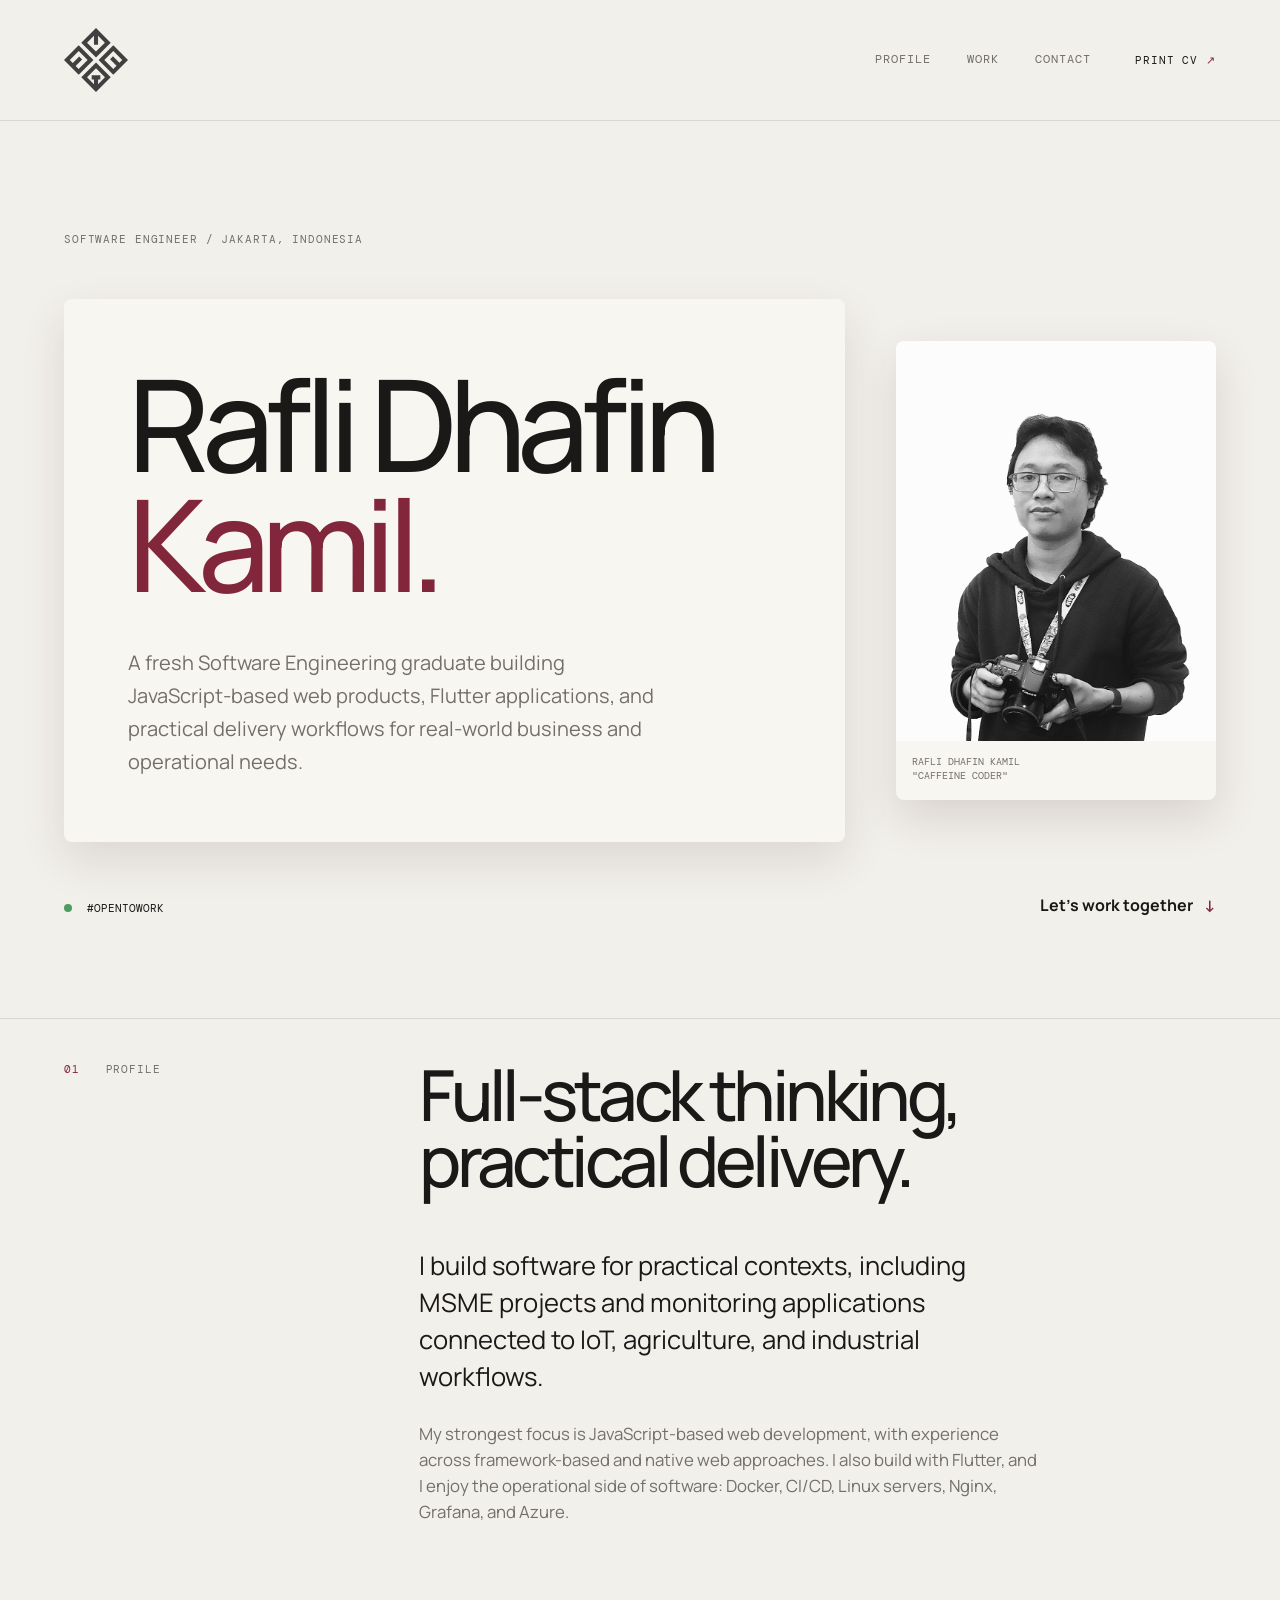
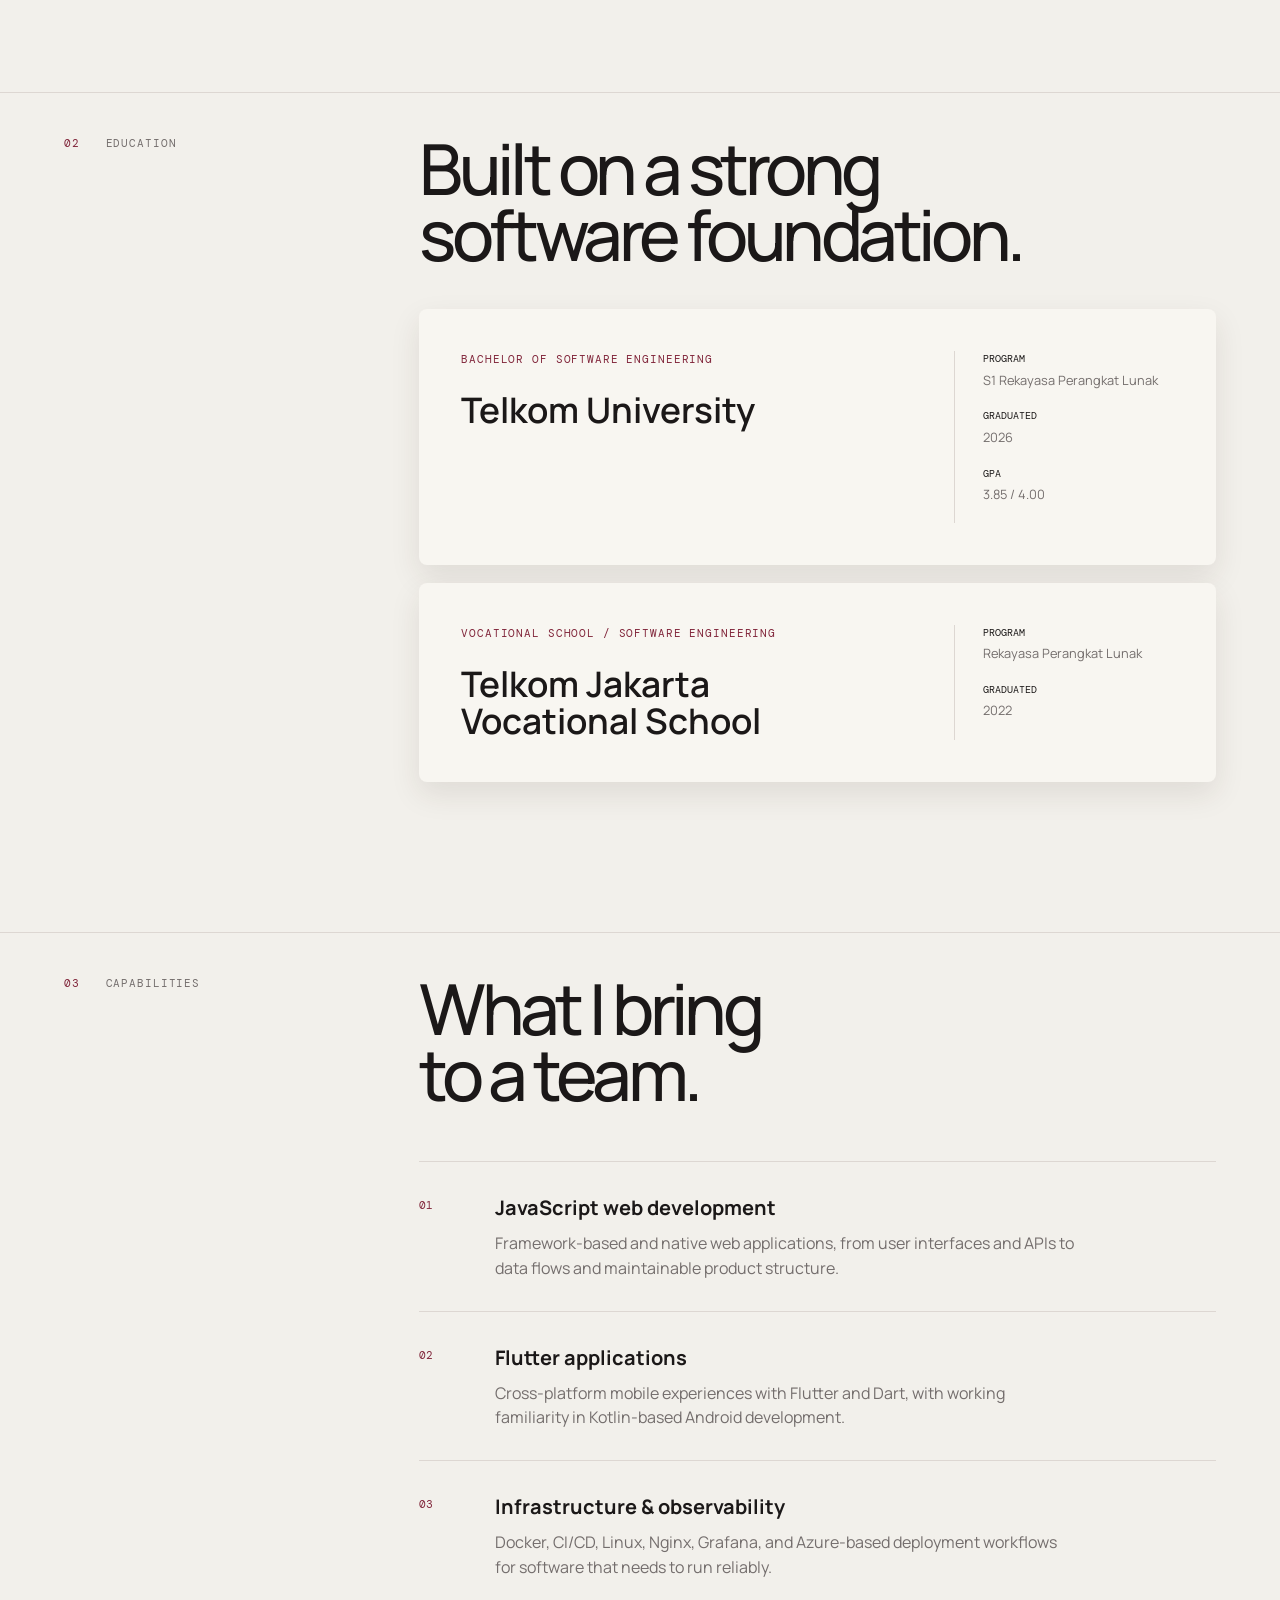
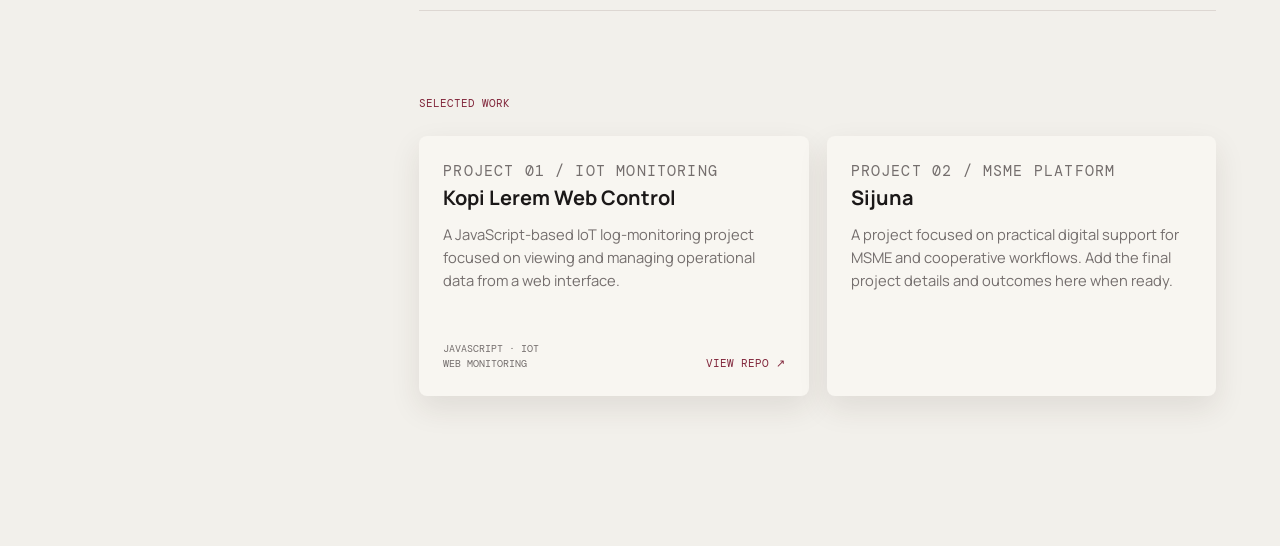
==== commit 768bee58: "Revise index.html for SEO and project updates Updated meta tags and title for improved SEO and clari" ====
--- a/index.html
+++ b/index.html
@@ -3,9 +3,34 @@
 <head>
   <meta charset="UTF-8">
   <meta name="viewport" content="width=device-width, initial-scale=1.0">
-  <meta name="description" content="Rafli Dhafin Kamil is a software engineer focused on full-stack web, Android, and DevOps.">
+  <title>Rafli Dhafin Kamil (PliTheGeek) | Software Engineer</title>
+  <meta name="description" content="Portfolio of Rafli Dhafin Kamil (PliTheGeek) — Software Engineer focused on full-stack JavaScript web, Flutter, and DevOps.">
   <meta name="theme-color" content="#f2f0eb">
-  <title>Rafli Dhafin Kamil | Software Engineer</title>
+  <link rel="canonical" href="https://plithegeek.github.io/">
+
+  <!-- Open Graph -->
+  <meta property="og:title" content="Rafli Dhafin Kamil (PliTheGeek) | Software Engineer">
+  <meta property="og:description" content="Portfolio of Rafli Dhafin Kamil (PliTheGeek) — Full-stack web, Flutter, and DevOps.">
+  <meta property="og:url" content="https://plithegeek.github.io/">
+  <meta property="og:type" content="website">
+
+  <!-- Structured Data: Connect Web, Instagram, GitHub & LinkedIn -->
+  <script type="application/ld+json">
+  {
+    "@context": "https://schema.org",
+    "@type": "Person",
+    "name": "Rafli Dhafin Kamil",
+    "alternateName": "PliTheGeek",
+    "url": "https://plithegeek.github.io/",
+    "jobTitle": "Software Engineer",
+    "sameAs": [
+      "https://www.instagram.com/plithegeek/",
+      "https://github.com/PliTheGeek",
+      "https://www.linkedin.com/in/rafli-dhafin-155b92221/"
+    ]
+  }
+  </script>
+
   <link rel="icon" href="brand-mark.svg" type="image/svg+xml">
   <link rel="preconnect" href="https://fonts.googleapis.com">
   <link rel="preconnect" href="https://fonts.gstatic.com" crossorigin>
@@ -31,7 +56,7 @@
         <p class="hero-summary">A fresh Software Engineering graduate building JavaScript-based web products, Flutter applications, and practical delivery workflows for real-world business and operational needs.</p>
       </div>
       <figure class="hero-portrait">
-        <img src="profile.png" alt="Portrait of Rafli Dhafin Kamil" onerror="this.closest('figure').classList.add('is-missing'); this.remove()">
+        <img src="profile.png" alt="Portrait of Rafli Dhafin Kamil (PliTheGeek)" onerror="this.closest('figure').classList.add('is-missing'); this.remove()">
         <figcaption>Rafli Dhafin Kamil<br>"Caffeine Coder"</figcaption>
       </figure>
       <div class="hero-meta">
@@ -113,63 +138,4 @@
             <h3>Sijuna</h3>
             <p>A project focused on practical digital support for MSME and cooperative workflows. Add the final project details and outcomes here when ready.</p>
             <div class="project-meta">
-              <span class="project-stack">MSME · Web<br>Private project</span>
-              <a class="project-link" href="https://github.com/PliTheGeek/Kedaireka-Sijuna" target="_blank" rel="noreferrer">View project ↗</a>
-            </div>
-          </article>
-          <article class="project-card">
-            <p class="project-kicker">Project 03 / DevOps</p>
-            <h3>DevOps Final Project</h3>
-            <p>A DevOps study project focused on JavaScript services, CI/CD practices, and the workflow required to move software toward deployment.</p>
-            <div class="project-meta">
-              <span class="project-stack">JavaScript · CI/CD<br>DevOps study</span>
-              <a class="project-link" href="https://github.com/PliTheGeek/devops-final" target="_blank" rel="noreferrer">View repo ↗</a>
-            </div>
-          </article>
-          <article class="project-card">
-            <p class="project-kicker">Project 04 / Private e-commerce</p>
-            <h3>Ruang Decal</h3>
-            <p>A private Next.js and TypeScript storefront for a Wonosobo custom motorcycle decal workshop, with a browsable catalog, motor selector, and custom-order experience.</p>
-            <div class="project-meta">
-              <span class="project-stack">Next.js · TypeScript<br>Private repository</span>
-              <a class="project-link" href="https://github.com/PliTheGeek/decalwebwonosobo" target="_blank" rel="noreferrer" aria-label="Open the private Ruang Decal repository on GitHub">Private repo ↗</a>
-            </div>
-          </article>
-        </div>
-      </div>
-    </section>
-
-    <section class="section page-grid" aria-labelledby="stack-title">
-      <div class="section-label"><span>04</span> Toolkit</div>
-      <div class="section-content stack-content">
-        <h2 id="stack-title">Tools I use<br>to make things real.</h2>
-        <div class="stack-grid" aria-label="Technology areas">
-          <div><span>Web</span><strong>JavaScript · Framework-based · Native web</strong></div>
-          <div><span>Mobile</span><strong>Flutter · Dart · Kotlin familiarity</strong></div>
-          <div><span>Infrastructure</span><strong>Docker · CI/CD · Grafana · Nginx · Azure · Linux</strong></div>
-          <div><span>Mindset</span><strong>Agile development · Adaptability</strong></div>
-        </div>
-      </div>
-    </section>
-
-    <section id="contact" class="contact page-grid" aria-labelledby="contact-title">
-      <div class="section-label"><span>05</span> Contact</div>
-      <div class="contact-content">
-        <p class="eyebrow">Have a project in mind?</p>
-        <h2 id="contact-title">Let’s build<br><em>something useful.</em></h2>
-        <div class="contact-links">
-          <a href="mailto:dhafin.kamil@gmail.com">dhafin.kamil@gmail.com <span>↗</span></a>
-          <a href="https://github.com/PliTheGeek" target="_blank" rel="noreferrer">github.com/PliTheGeek <span>↗</span></a>
-          <a href="https://www.linkedin.com/in/rafli-dhafin-155b92221/" target="_blank" rel="noreferrer">linkedin.com/in/rafli-dhafin-155b92221 <span>↗</span></a>
-        </div>
-      </div>
-    </section>
-  </main>
-
-  <footer class="site-footer">
-    <span>© <span id="year"></span> Rafli Dhafin Kamil</span>
-    <span>#CaffeineCoder</span>
-  </footer>
-  <script src="script.js"></script>
-</body>
-</html>
+              <span class="project
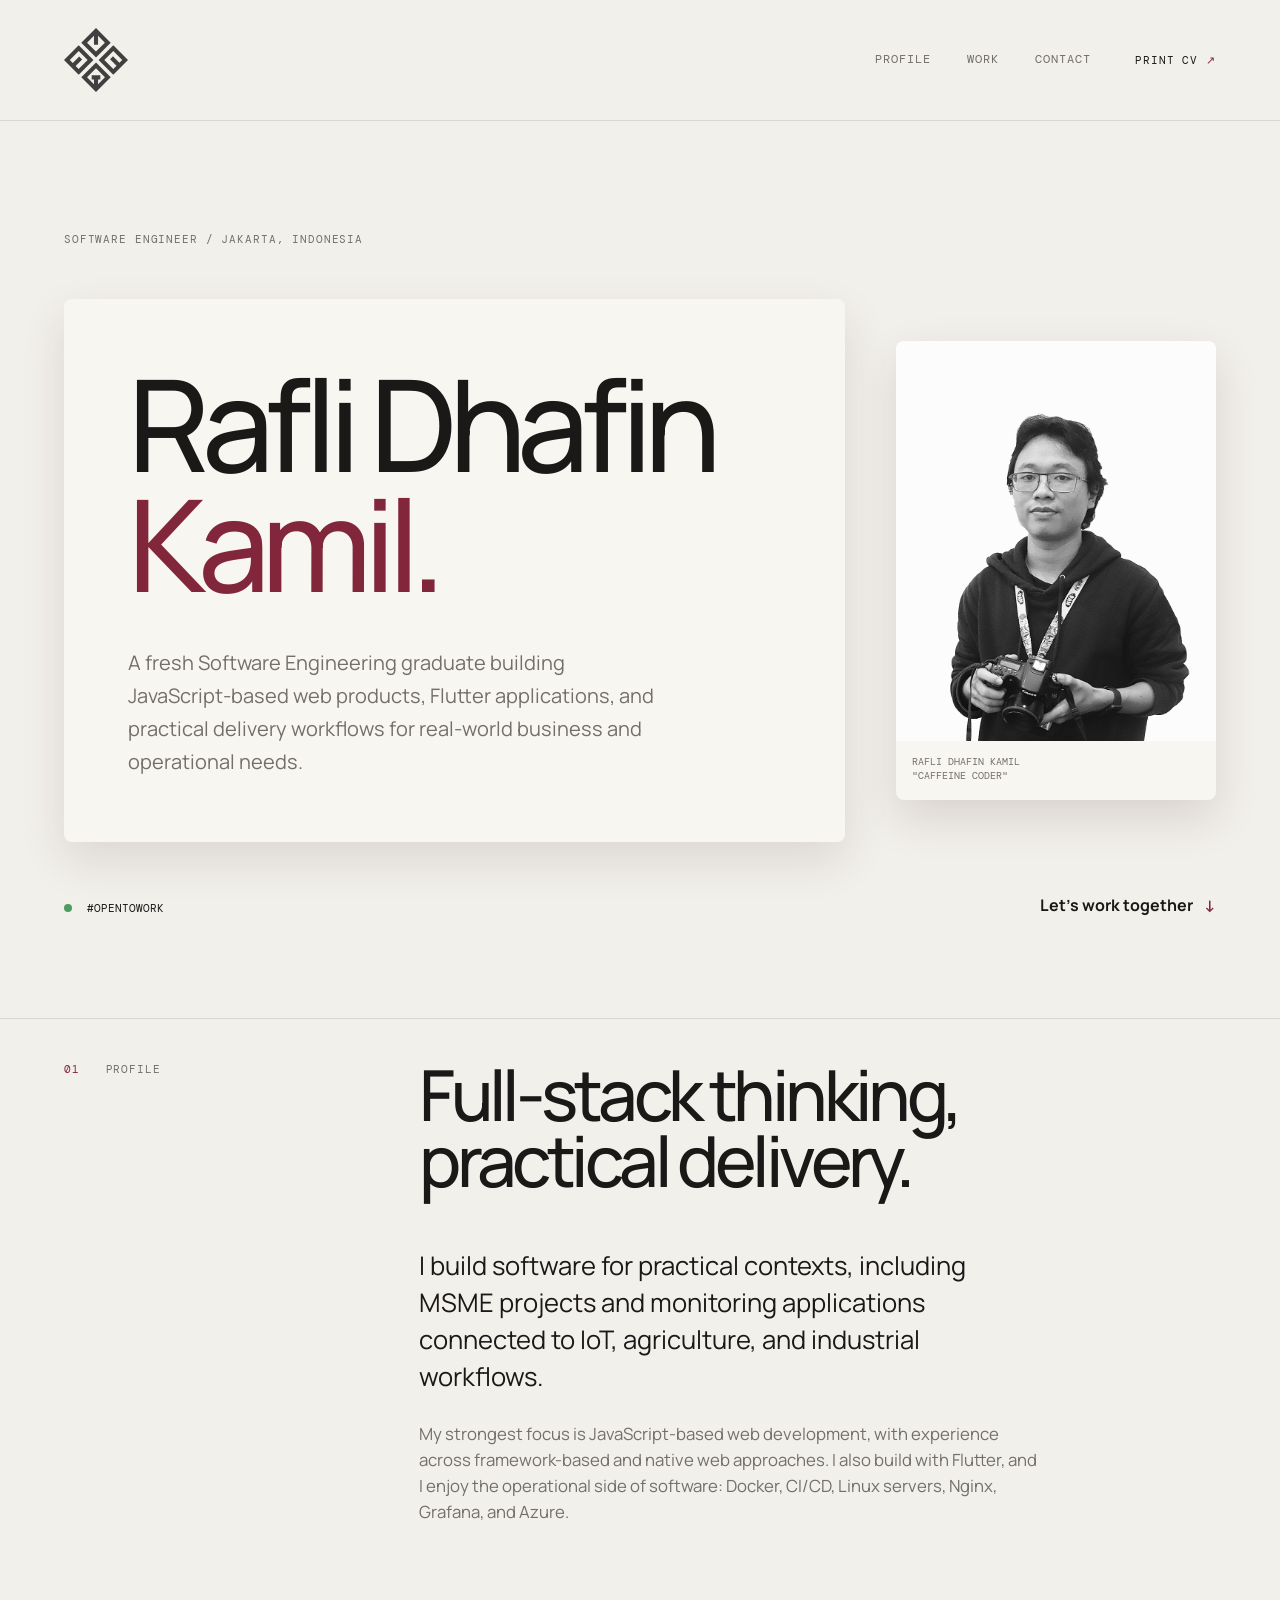
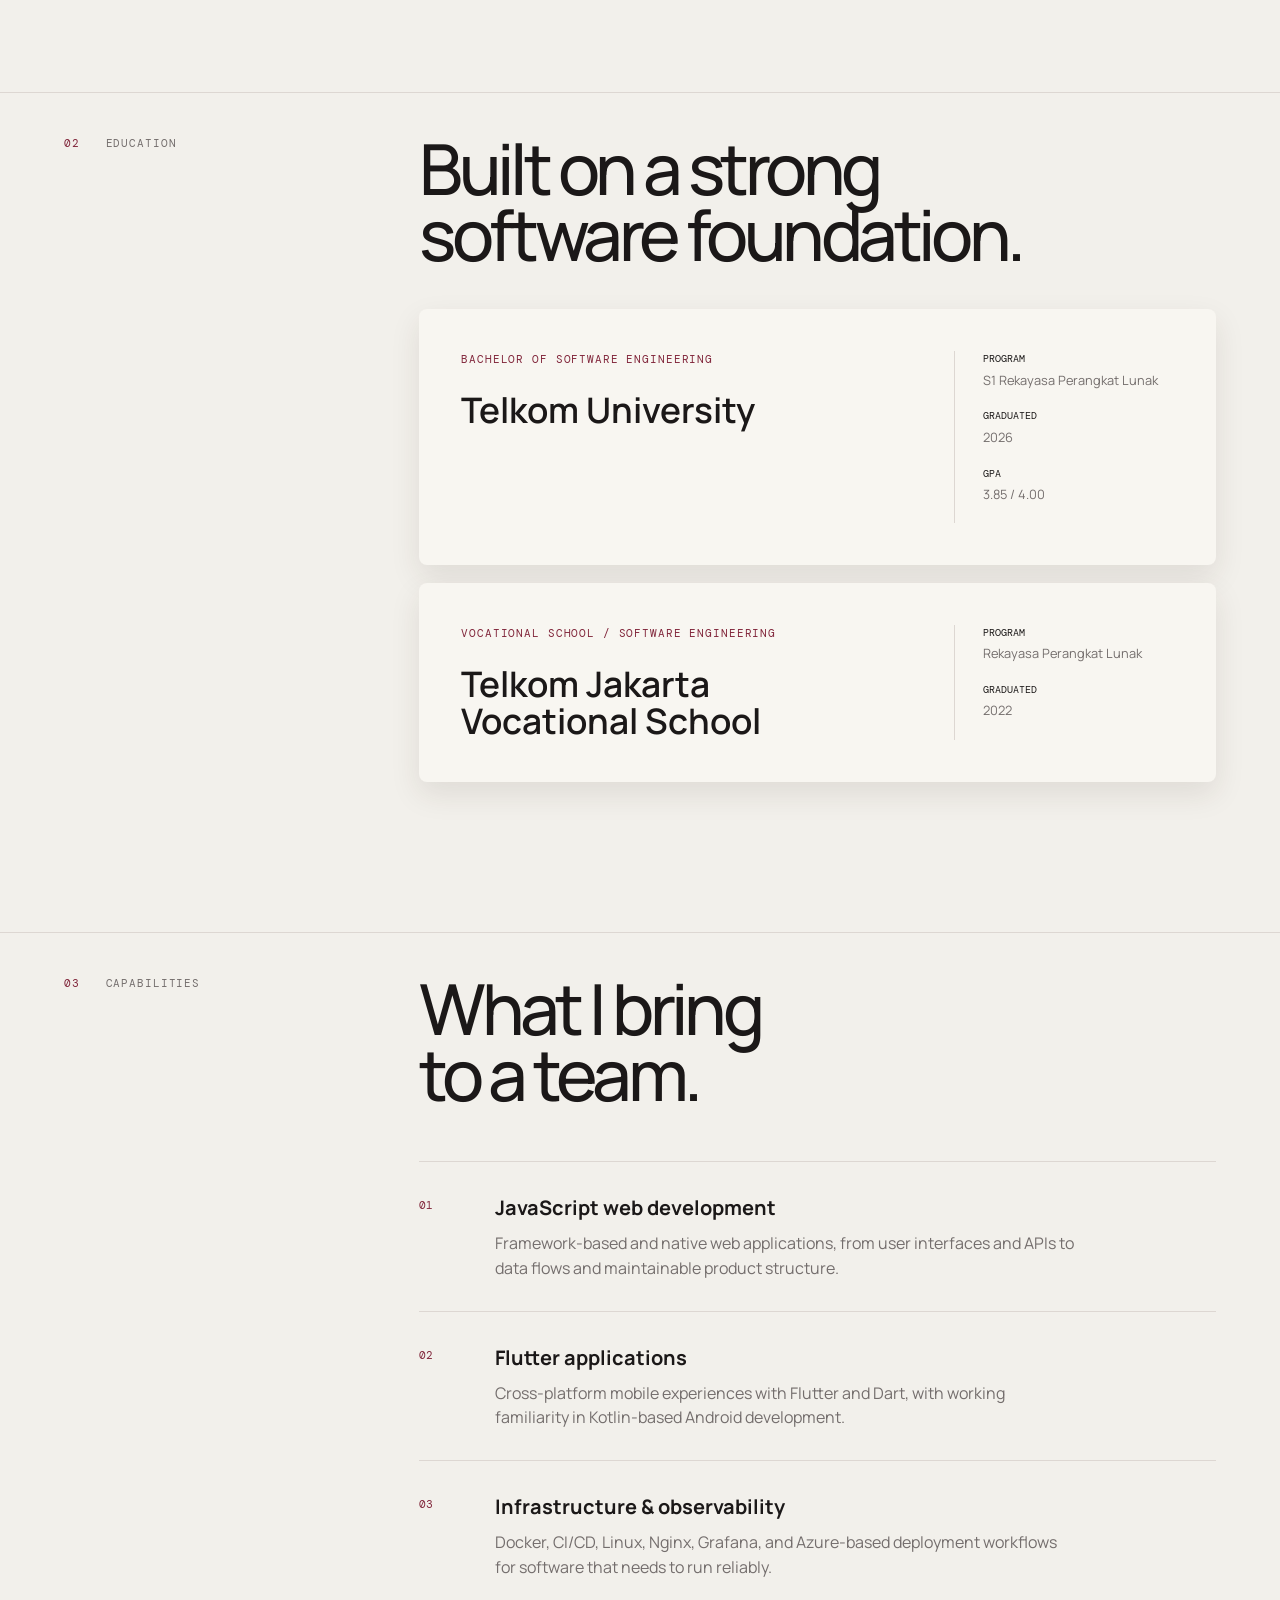
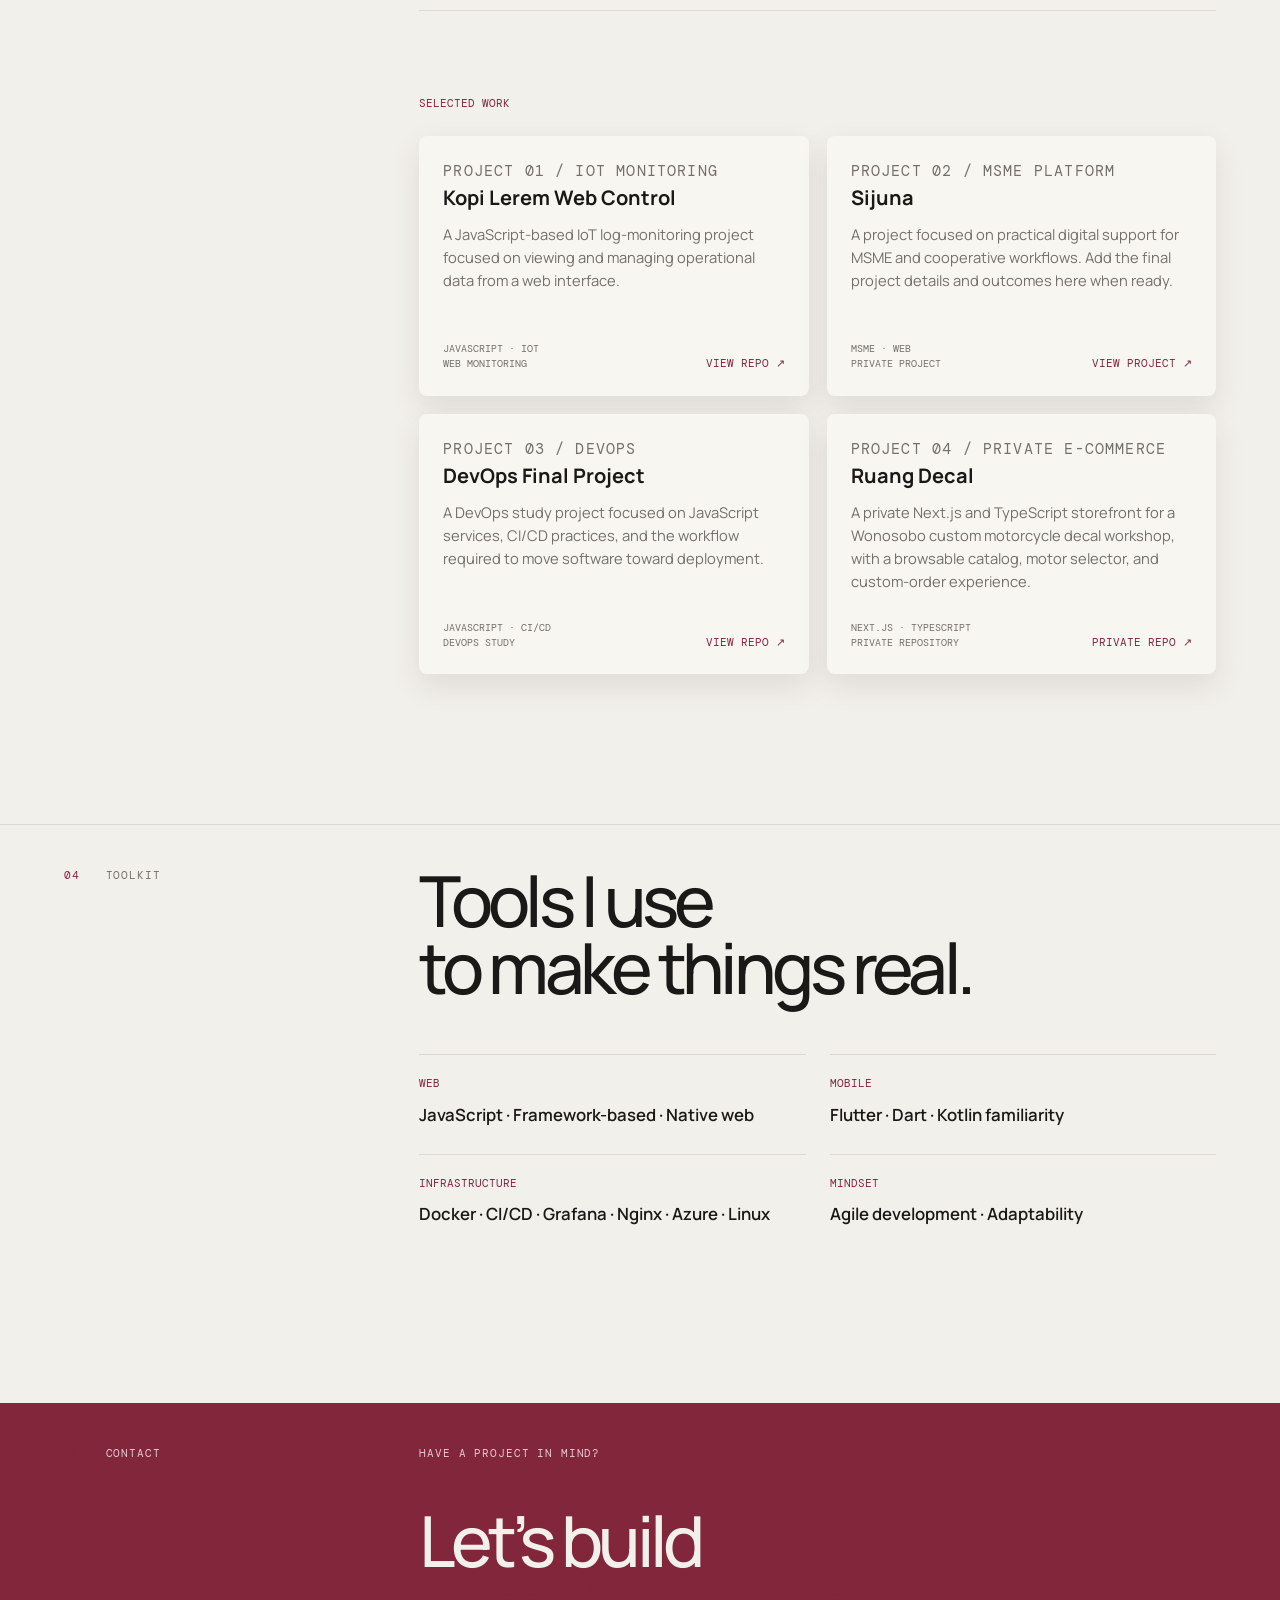
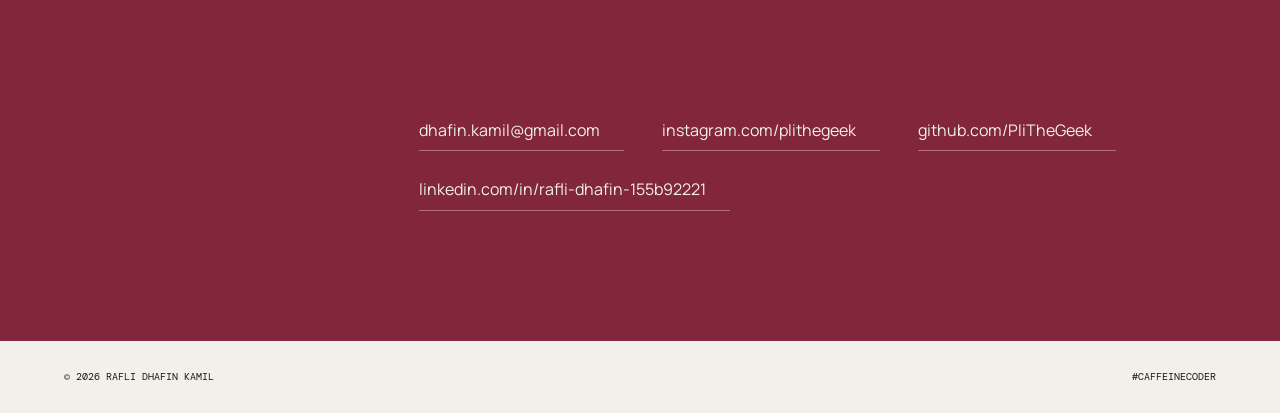
==== commit 447ce408: "Add multiple project cards and contact section" ====
--- a/index.html
+++ b/index.html
@@ -138,4 +138,64 @@
             <h3>Sijuna</h3>
             <p>A project focused on practical digital support for MSME and cooperative workflows. Add the final project details and outcomes here when ready.</p>
             <div class="project-meta">
-              <span class="project
+              <span class="project-stack">MSME · Web<br>Private project</span>
+              <a class="project-link" href="https://github.com/PliTheGeek/Kedaireka-Sijuna" target="_blank" rel="noreferrer">View project ↗</a>
+            </div>
+          </article>
+          <article class="project-card">
+            <p class="project-kicker">Project 03 / DevOps</p>
+            <h3>DevOps Final Project</h3>
+            <p>A DevOps study project focused on JavaScript services, CI/CD practices, and the workflow required to move software toward deployment.</p>
+            <div class="project-meta">
+              <span class="project-stack">JavaScript · CI/CD<br>DevOps study</span>
+              <a class="project-link" href="https://github.com/PliTheGeek/devops-final" target="_blank" rel="noreferrer">View repo ↗</a>
+            </div>
+          </article>
+          <article class="project-card">
+            <p class="project-kicker">Project 04 / Private e-commerce</p>
+            <h3>Ruang Decal</h3>
+            <p>A private Next.js and TypeScript storefront for a Wonosobo custom motorcycle decal workshop, with a browsable catalog, motor selector, and custom-order experience.</p>
+            <div class="project-meta">
+              <span class="project-stack">Next.js · TypeScript<br>Private repository</span>
+              <a class="project-link" href="https://github.com/PliTheGeek/decalwebwonosobo" target="_blank" rel="noreferrer" aria-label="Open the private Ruang Decal repository on GitHub">Private repo ↗</a>
+            </div>
+          </article>
+        </div>
+      </div>
+    </section>
+
+    <section class="section page-grid" aria-labelledby="stack-title">
+      <div class="section-label"><span>04</span> Toolkit</div>
+      <div class="section-content stack-content">
+        <h2 id="stack-title">Tools I use<br>to make things real.</h2>
+        <div class="stack-grid" aria-label="Technology areas">
+          <div><span>Web</span><strong>JavaScript · Framework-based · Native web</strong></div>
+          <div><span>Mobile</span><strong>Flutter · Dart · Kotlin familiarity</strong></div>
+          <div><span>Infrastructure</span><strong>Docker · CI/CD · Grafana · Nginx · Azure · Linux</strong></div>
+          <div><span>Mindset</span><strong>Agile development · Adaptability</strong></div>
+        </div>
+      </div>
+    </section>
+
+    <section id="contact" class="contact page-grid" aria-labelledby="contact-title">
+      <div class="section-label"><span>05</span> Contact</div>
+      <div class="contact-content">
+        <p class="eyebrow">Have a project in mind?</p>
+        <h2 id="contact-title">Let’s build<br><em>something useful.</em></h2>
+        <div class="contact-links">
+          <a href="mailto:dhafin.kamil@gmail.com">dhafin.kamil@gmail.com <span>↗</span></a>
+          <a href="https://www.instagram.com/plithegeek/" target="_blank" rel="me noreferrer">instagram.com/plithegeek <span>↗</span></a>
+          <a href="https://github.com/PliTheGeek" target="_blank" rel="me noreferrer">github.com/PliTheGeek <span>↗</span></a>
+          <a href="https://www.linkedin.com/in/rafli-dhafin-155b92221/" target="_blank" rel="me noreferrer">linkedin.com/in/rafli-dhafin-155b92221 <span>↗</span></a>
+        </div>
+      </div>
+    </section>
+  </main>
+
+  <footer class="site-footer">
+    <span>© <span id="year"></span> Rafli Dhafin Kamil</span>
+    <span>#CaffeineCoder</span>
+  </footer>
+  <script src="script.js"></script>
+</body>
+</html>
